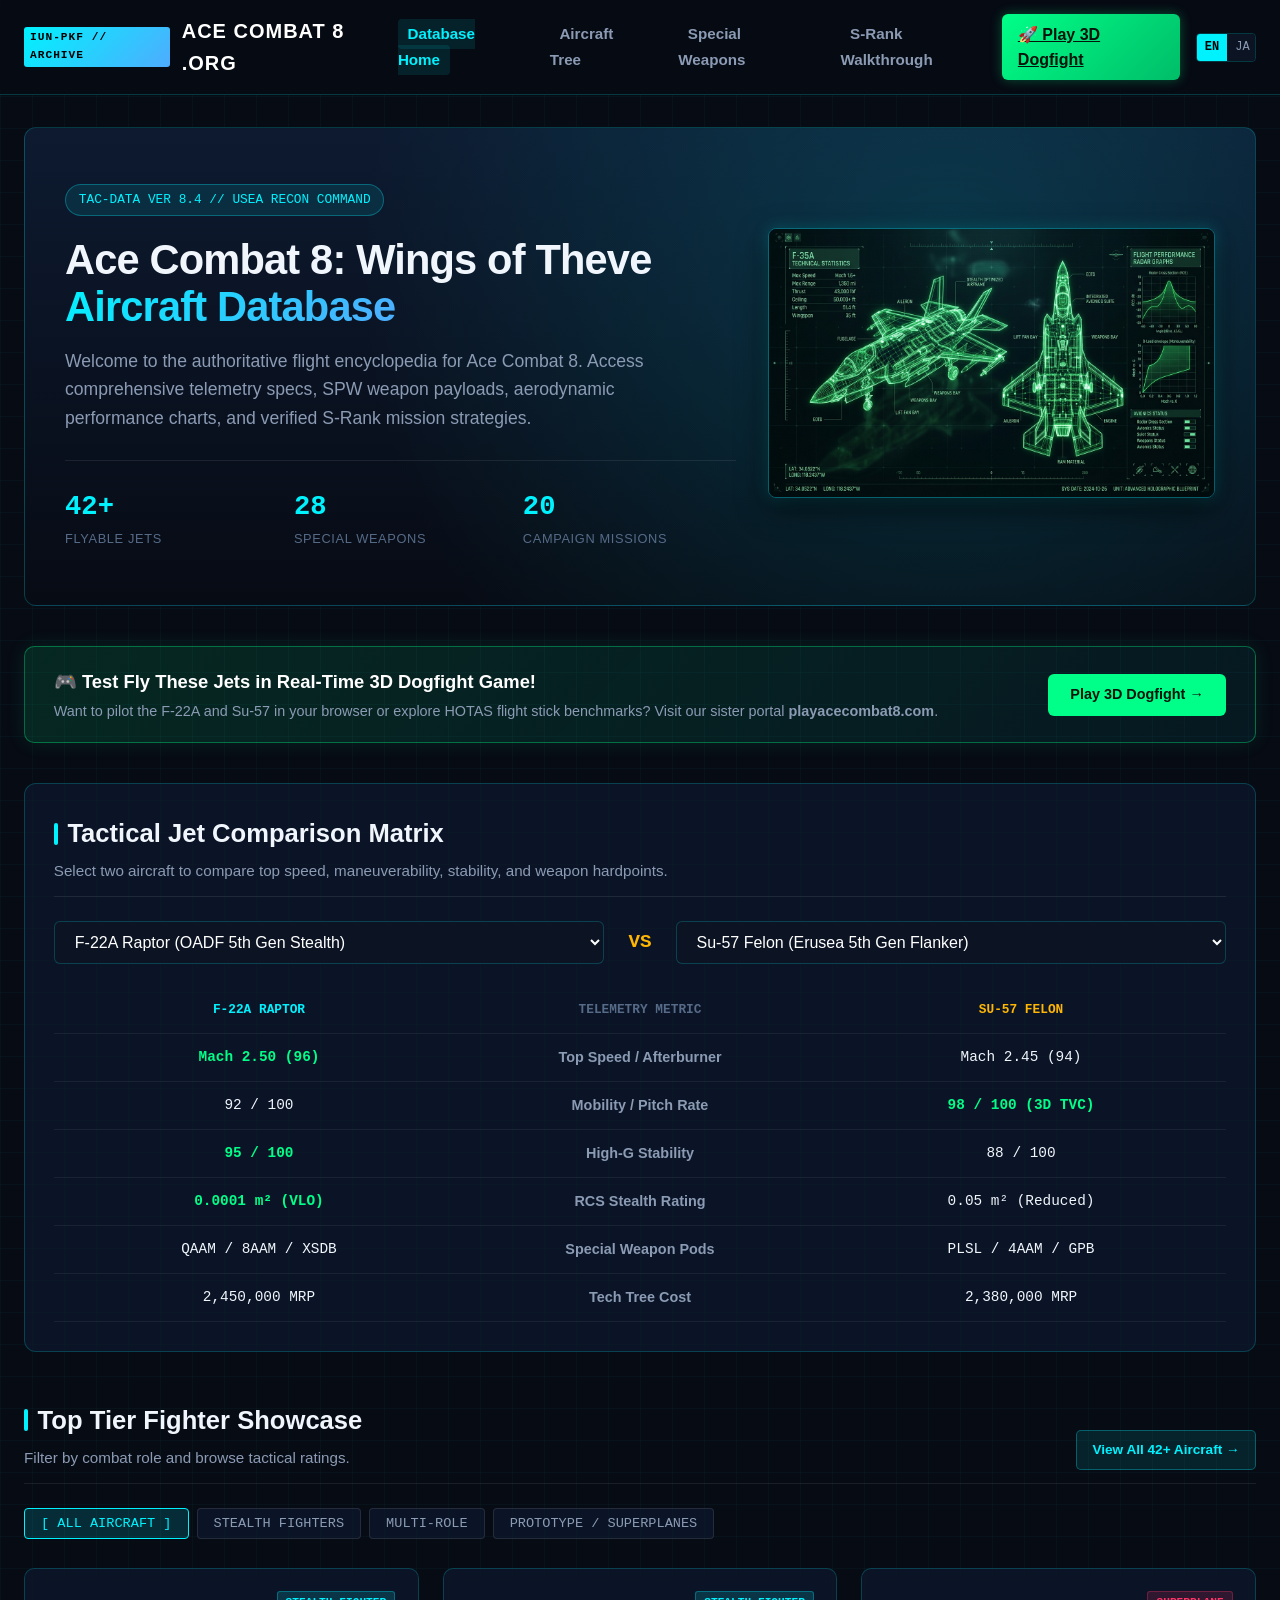
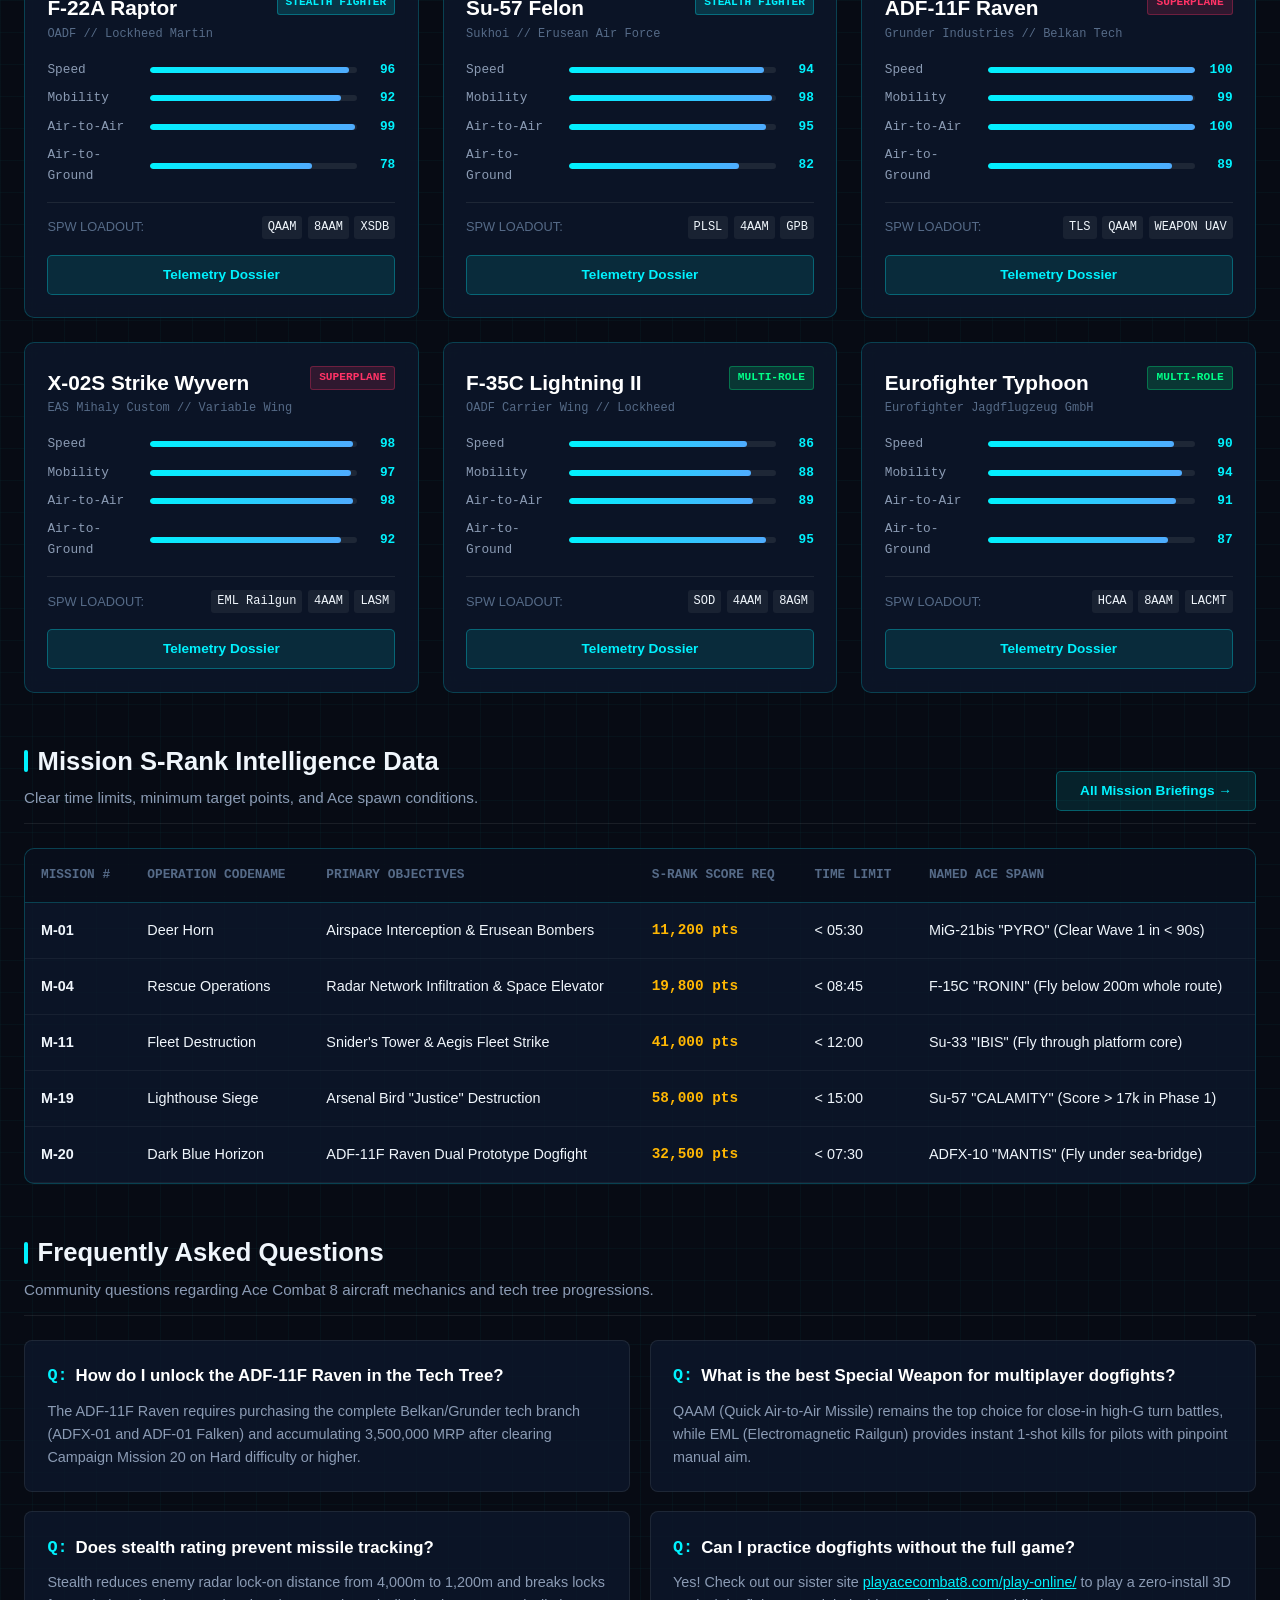
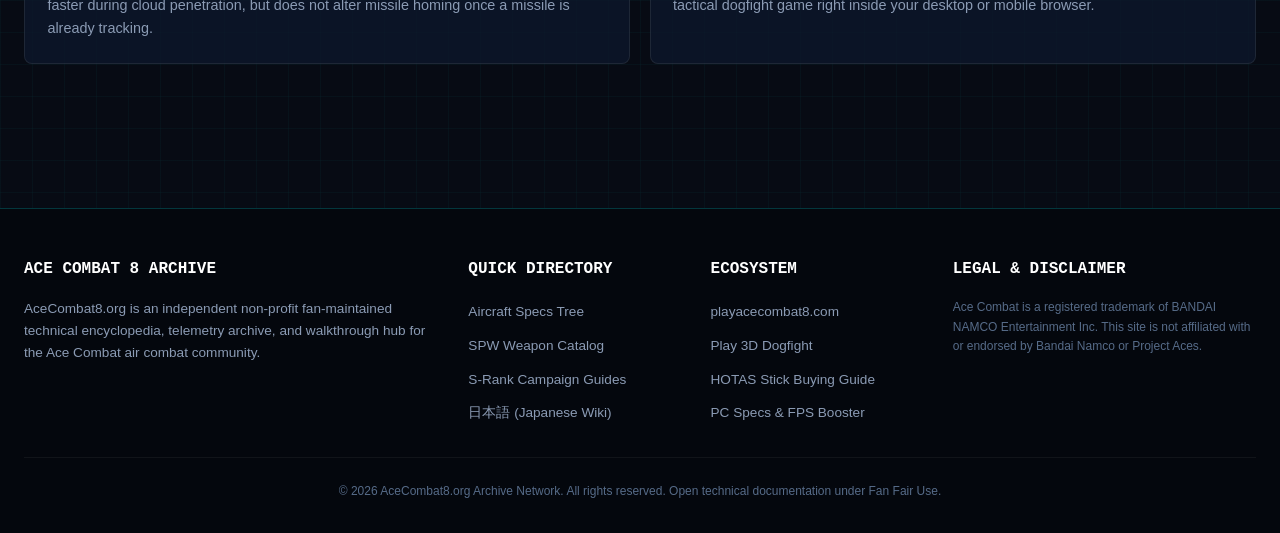
==== index.html @ 2b62ca43 "chore: update cross-links to point to playacecombat8.com" ====
﻿<!DOCTYPE html>
<html lang="en">
<head>
  <meta charset="UTF-8">
  <meta name="viewport" content="width=device-width, initial-scale=1.0">
  <title>Ace Combat 8 Aircraft Database & Wiki | AC8 Tech Tree & S-Rank Guide</title>
  <meta name="description" content="The definitive Ace Combat 8: Wings of Theve technical database. Explore the interactive aircraft tech tree, top tier jet stats, SPW weapon specs, and S-Rank mission walkthroughs.">
  <meta name="keywords" content="Ace Combat 8 aircraft database, AC8 tech tree, Ace Combat 8 plane stats, Ace Combat 8 S-Rank guide, ADF-11F Raven, F-22A Raptor AC8, Su-57 Felon">
  <link rel="canonical" href="https://acecombat8.org/">
  <link rel="alternate" hreflang="en" href="https://acecombat8.org/">
  <link rel="alternate" hreflang="ja" href="https://acecombat8.org/ja/">
  
  <!-- Open Graph -->
  <meta property="og:title" content="Ace Combat 8 Aircraft Database & S-Rank Wiki">
  <meta property="og:description" content="Interactive aircraft tech tree, performance stats, special weapons matrix, and tactical mission walkthroughs for Ace Combat 8.">
  <meta property="og:image" content="https://acecombat8.org/images/hero.jpg">
  <meta property="og:url" content="https://acecombat8.org/">
  <meta property="og:type" content="website">
  
  <!-- Twitter Card -->
  <meta name="twitter:card" content="summary_large_image">
  <meta name="twitter:title" content="Ace Combat 8 Aircraft Database & Wiki">
  <meta name="twitter:description" content="Technical flight data, S-Rank requirements, and aircraft stats for Ace Combat 8: Wings of Theve.">
  <meta name="twitter:image" content="https://acecombat8.org/images/hero.jpg">

  <link rel="stylesheet" href="/style.css">

  <!-- Schema.org JSON-LD -->
  <script type="application/ld+json">
  {
    "@context": "https://schema.org",
    "@type": "WebSite",
    "name": "Ace Combat 8 Aircraft Database",
    "url": "https://acecombat8.org/",
    "description": "Non-profit tactical archive and technical database for Ace Combat 8: Wings of Theve.",
    "potentialAction": {
      "@type": "SearchAction",
      "target": "https://acecombat8.org/aircraft/?q={search_term_string}",
      "query-input": "required name=search_term_string"
    }
  }
  </script>
</head>
<body>

  <!-- Site Navigation -->
  <header class="site-header">
    <div class="nav-container">
      <a href="/" class="brand-logo">
        <span class="logo-badge">IUN-PKF // ARCHIVE</span>
        ACE COMBAT 8 .ORG
      </a>
      <ul class="nav-links">
        <li><a href="/" class="active">Database Home</a></li>
        <li><a href="/aircraft/">Aircraft Tree</a></li>
        <li><a href="/weapons/">Special Weapons</a></li>
        <li><a href="/missions/">S-Rank Walkthrough</a></li>
      </ul>
      <div class="nav-actions">
        <a href="https://playacecombat8.com/play-online/" target="_blank" rel="noopener" class="btn-game-sim">
          🚀 Play 3D Dogfight
        </a>
        <div class="lang-switch">
          <a href="/" class="active">EN</a>
          <a href="/ja/">JA</a>
        </div>
      </div>
    </div>
  </header>

  <main class="container">

    <!-- Hero Section -->
    <section class="hero-banner">
      <div class="hero-content">
        <div class="telemetry-tag">TAC-DATA VER 8.4 // USEA RECON COMMAND</div>
        <h1>Ace Combat 8: Wings of Theve <span>Aircraft Database</span></h1>
        <p>
          Welcome to the authoritative flight encyclopedia for Ace Combat 8. Access comprehensive telemetry specs, SPW weapon payloads, aerodynamic performance charts, and verified S-Rank mission strategies.
        </p>
        <div class="hero-stats">
          <div class="stat-item">
            <div class="num">42+</div>
            <div class="label">Flyable Jets</div>
          </div>
          <div class="stat-item">
            <div class="num">28</div>
            <div class="label">Special Weapons</div>
          </div>
          <div class="stat-item">
            <div class="num">20</div>
            <div class="label">Campaign Missions</div>
          </div>
        </div>
      </div>
      <div class="hero-visual">
        <img src="/images/aircraft-blueprint.jpg" alt="Ace Combat 8 Aircraft Blueprint Schematics" width="480" height="270">
      </div>
    </section>

    <!-- Cross-Promo Synergy Banner -->
    <div class="synergy-card">
      <div class="synergy-text">
        <h3>🎮 Test Fly These Jets in Real-Time 3D Dogfight Game!</h3>
        <p>Want to pilot the F-22A and Su-57 in your browser or explore HOTAS flight stick benchmarks? Visit our sister portal <strong>playacecombat8.com</strong>.</p>
      </div>
      <a href="https://playacecombat8.com/play-online/" target="_blank" rel="noopener" class="synergy-btn">
        Play 3D Dogfight &rarr;
      </a>
    </div>

    <!-- Interactive Jet Comparison Widget -->
    <section class="compare-box">
      <div class="section-header">
        <div>
          <h2 class="section-title">Tactical Jet Comparison Matrix</h2>
          <p class="section-desc">Select two aircraft to compare top speed, maneuverability, stability, and weapon hardpoints.</p>
        </div>
      </div>

      <div class="compare-controls">
        <select id="planeSelectA" class="compare-select" onchange="updateComparison()">
          <option value="f22a" selected>F-22A Raptor (OADF 5th Gen Stealth)</option>
          <option value="su57">Su-57 Felon (Erusea 5th Gen Flanker)</option>
          <option value="adf11f">ADF-11F Raven (Grunder Drone Prototype)</option>
          <option value="x02s">X-02S Strike Wyvern (Erusea Variable Geometry)</option>
          <option value="f35c">F-35C Lightning II (Carrier Stealth Strike)</option>
          <option value="typhoon">Eurofighter Typhoon (4.5th Gen Multi-Role)</option>
        </select>
        
        <div class="compare-vs">VS</div>

        <select id="planeSelectB" class="compare-select" onchange="updateComparison()">
          <option value="f22a">F-22A Raptor (OADF 5th Gen Stealth)</option>
          <option value="su57" selected>Su-57 Felon (Erusea 5th Gen Flanker)</option>
          <option value="adf11f">ADF-11F Raven (Grunder Drone Prototype)</option>
          <option value="x02s">X-02S Strike Wyvern (Erusea Variable Geometry)</option>
          <option value="f35c">F-35C Lightning II (Carrier Stealth Strike)</option>
          <option value="typhoon">Eurofighter Typhoon (4.5th Gen Multi-Role)</option>
        </select>
      </div>

      <table class="compare-table" id="compareTable">
        <thead>
          <tr>
            <th id="thNameA" style="width: 35%; color: var(--accent-cyan);">F-22A Raptor</th>
            <th style="width: 30%;">Telemetry Metric</th>
            <th id="thNameB" style="width: 35%; color: var(--accent-amber);">Su-57 Felon</th>
          </tr>
        </thead>
        <tbody>
          <tr>
            <td id="speedA" class="val-win">Mach 2.50 (96)</td>
            <td>Top Speed / Afterburner</td>
            <td id="speedB">Mach 2.45 (94)</td>
          </tr>
          <tr>
            <td id="mobA">92 / 100</td>
            <td>Mobility / Pitch Rate</td>
            <td id="mobB" class="val-win">98 / 100 (3D TVC)</td>
          </tr>
          <tr>
            <td id="stabA" class="val-win">95 / 100</td>
            <td>High-G Stability</td>
            <td id="stabB">88 / 100</td>
          </tr>
          <tr>
            <td id="stealthA" class="val-win">0.0001 m² (VLO)</td>
            <td>RCS Stealth Rating</td>
            <td id="stealthB">0.05 m² (Reduced)</td>
          </tr>
          <tr>
            <td id="spwA">QAAM / 8AAM / XSDB</td>
            <td>Special Weapon Pods</td>
            <td id="spwB">PLSL / 4AAM / GPB</td>
          </tr>
          <tr>
            <td id="costA">2,450,000 MRP</td>
            <td>Tech Tree Cost</td>
            <td id="costB">2,380,000 MRP</td>
          </tr>
        </tbody>
      </table>
    </section>

    <!-- Aircraft Tech Tree Grid Preview -->
    <section>
      <div class="section-header">
        <div>
          <h2 class="section-title">Top Tier Fighter Showcase</h2>
          <p class="section-desc">Filter by combat role and browse tactical ratings.</p>
        </div>
        <a href="/aircraft/" class="btn-wiki" style="max-width: 180px;">View All 42+ Aircraft &rarr;</a>
      </div>

      <!-- Filter Buttons -->
      <div class="filter-bar">
        <button class="filter-btn active" onclick="filterJets('all', this)">[ ALL AIRCRAFT ]</button>
        <button class="filter-btn" onclick="filterJets('stealth', this)">STEALTH FIGHTERS</button>
        <button class="filter-btn" onclick="filterJets('multirole', this)">MULTI-ROLE</button>
        <button class="filter-btn" onclick="filterJets('prototype', this)">PROTOTYPE / SUPERPLANES</button>
      </div>

      <!-- Aircraft Grid -->
      <div class="aircraft-grid" id="aircraftGrid">
        
        <!-- F-22A -->
        <div class="aircraft-card" data-role="stealth">
          <div class="card-top">
            <div>
              <div class="aircraft-name">F-22A Raptor</div>
              <div class="aircraft-faction">OADF // Lockheed Martin</div>
            </div>
            <span class="role-badge role-stealth">Stealth Fighter</span>
          </div>
          <div class="stat-bars">
            <div class="stat-row">
              <span class="stat-label">Speed</span>
              <div class="stat-meter"><div class="stat-fill" style="width: 96%;"></div></div>
              <span class="stat-val">96</span>
            </div>
            <div class="stat-row">
              <span class="stat-label">Mobility</span>
              <div class="stat-meter"><div class="stat-fill" style="width: 92%;"></div></div>
              <span class="stat-val">92</span>
            </div>
            <div class="stat-row">
              <span class="stat-label">Air-to-Air</span>
              <div class="stat-meter"><div class="stat-fill" style="width: 99%;"></div></div>
              <span class="stat-val">99</span>
            </div>
            <div class="stat-row">
              <span class="stat-label">Air-to-Ground</span>
              <div class="stat-meter"><div class="stat-fill" style="width: 78%;"></div></div>
              <span class="stat-val">78</span>
            </div>
          </div>
          <div class="weapons-row">
            <span style="color: var(--text-muted); font-size: 0.8rem;">SPW LOADOUT:</span>
            <div class="spw-tags">
              <span class="spw-tag">QAAM</span>
              <span class="spw-tag">8AAM</span>
              <span class="spw-tag">XSDB</span>
            </div>
          </div>
          <div class="card-action">
            <a href="/aircraft/#f22a" class="btn-wiki">Telemetry Dossier</a>
          </div>
        </div>

        <!-- Su-57 -->
        <div class="aircraft-card" data-role="stealth">
          <div class="card-top">
            <div>
              <div class="aircraft-name">Su-57 Felon</div>
              <div class="aircraft-faction">Sukhoi // Erusean Air Force</div>
            </div>
            <span class="role-badge role-stealth">Stealth Fighter</span>
          </div>
          <div class="stat-bars">
            <div class="stat-row">
              <span class="stat-label">Speed</span>
              <div class="stat-meter"><div class="stat-fill" style="width: 94%;"></div></div>
              <span class="stat-val">94</span>
            </div>
            <div class="stat-row">
              <span class="stat-label">Mobility</span>
              <div class="stat-meter"><div class="stat-fill" style="width: 98%;"></div></div>
              <span class="stat-val">98</span>
            </div>
            <div class="stat-row">
              <span class="stat-label">Air-to-Air</span>
              <div class="stat-meter"><div class="stat-fill" style="width: 95%;"></div></div>
              <span class="stat-val">95</span>
            </div>
            <div class="stat-row">
              <span class="stat-label">Air-to-Ground</span>
              <div class="stat-meter"><div class="stat-fill" style="width: 82%;"></div></div>
              <span class="stat-val">82</span>
            </div>
          </div>
          <div class="weapons-row">
            <span style="color: var(--text-muted); font-size: 0.8rem;">SPW LOADOUT:</span>
            <div class="spw-tags">
              <span class="spw-tag">PLSL</span>
              <span class="spw-tag">4AAM</span>
              <span class="spw-tag">GPB</span>
            </div>
          </div>
          <div class="card-action">
            <a href="/aircraft/#su57" class="btn-wiki">Telemetry Dossier</a>
          </div>
        </div>

        <!-- ADF-11F Raven -->
        <div class="aircraft-card" data-role="prototype">
          <div class="card-top">
            <div>
              <div class="aircraft-name">ADF-11F Raven</div>
              <div class="aircraft-faction">Grunder Industries // Belkan Tech</div>
            </div>
            <span class="role-badge role-prototype">Superplane</span>
          </div>
          <div class="stat-bars">
            <div class="stat-row">
              <span class="stat-label">Speed</span>
              <div class="stat-meter"><div class="stat-fill" style="width: 100%;"></div></div>
              <span class="stat-val">100</span>
            </div>
            <div class="stat-row">
              <span class="stat-label">Mobility</span>
              <div class="stat-meter"><div class="stat-fill" style="width: 99%;"></div></div>
              <span class="stat-val">99</span>
            </div>
            <div class="stat-row">
              <span class="stat-label">Air-to-Air</span>
              <div class="stat-meter"><div class="stat-fill" style="width: 100%;"></div></div>
              <span class="stat-val">100</span>
            </div>
            <div class="stat-row">
              <span class="stat-label">Air-to-Ground</span>
              <div class="stat-meter"><div class="stat-fill" style="width: 89%;"></div></div>
              <span class="stat-val">89</span>
            </div>
          </div>
          <div class="weapons-row">
            <span style="color: var(--text-muted); font-size: 0.8rem;">SPW LOADOUT:</span>
            <div class="spw-tags">
              <span class="spw-tag">TLS</span>
              <span class="spw-tag">QAAM</span>
              <span class="spw-tag">WEAPON UAV</span>
            </div>
          </div>
          <div class="card-action">
            <a href="/aircraft/#adf11f" class="btn-wiki">Telemetry Dossier</a>
          </div>
        </div>

        <!-- X-02S Strike Wyvern -->
        <div class="aircraft-card" data-role="prototype">
          <div class="card-top">
            <div>
              <div class="aircraft-name">X-02S Strike Wyvern</div>
              <div class="aircraft-faction">EAS Mihaly Custom // Variable Wing</div>
            </div>
            <span class="role-badge role-prototype">Superplane</span>
          </div>
          <div class="stat-bars">
            <div class="stat-row">
              <span class="stat-label">Speed</span>
              <div class="stat-meter"><div class="stat-fill" style="width: 98%;"></div></div>
              <span class="stat-val">98</span>
            </div>
            <div class="stat-row">
              <span class="stat-label">Mobility</span>
              <div class="stat-meter"><div class="stat-fill" style="width: 97%;"></div></div>
              <span class="stat-val">97</span>
            </div>
            <div class="stat-row">
              <span class="stat-label">Air-to-Air</span>
              <div class="stat-meter"><div class="stat-fill" style="width: 98%;"></div></div>
              <span class="stat-val">98</span>
            </div>
            <div class="stat-row">
              <span class="stat-label">Air-to-Ground</span>
              <div class="stat-meter"><div class="stat-fill" style="width: 92%;"></div></div>
              <span class="stat-val">92</span>
            </div>
          </div>
          <div class="weapons-row">
            <span style="color: var(--text-muted); font-size: 0.8rem;">SPW LOADOUT:</span>
            <div class="spw-tags">
              <span class="spw-tag">EML Railgun</span>
              <span class="spw-tag">4AAM</span>
              <span class="spw-tag">LASM</span>
            </div>
          </div>
          <div class="card-action">
            <a href="/aircraft/#x02s" class="btn-wiki">Telemetry Dossier</a>
          </div>
        </div>

        <!-- F-35C Lightning II -->
        <div class="aircraft-card" data-role="multirole">
          <div class="card-top">
            <div>
              <div class="aircraft-name">F-35C Lightning II</div>
              <div class="aircraft-faction">OADF Carrier Wing // Lockheed</div>
            </div>
            <span class="role-badge role-multirole">Multi-Role</span>
          </div>
          <div class="stat-bars">
            <div class="stat-row">
              <span class="stat-label">Speed</span>
              <div class="stat-meter"><div class="stat-fill" style="width: 86%;"></div></div>
              <span class="stat-val">86</span>
            </div>
            <div class="stat-row">
              <span class="stat-label">Mobility</span>
              <div class="stat-meter"><div class="stat-fill" style="width: 88%;"></div></div>
              <span class="stat-val">88</span>
            </div>
            <div class="stat-row">
              <span class="stat-label">Air-to-Air</span>
              <div class="stat-meter"><div class="stat-fill" style="width: 89%;"></div></div>
              <span class="stat-val">89</span>
            </div>
            <div class="stat-row">
              <span class="stat-label">Air-to-Ground</span>
              <div class="stat-meter"><div class="stat-fill" style="width: 95%;"></div></div>
              <span class="stat-val">95</span>
            </div>
          </div>
          <div class="weapons-row">
            <span style="color: var(--text-muted); font-size: 0.8rem;">SPW LOADOUT:</span>
            <div class="spw-tags">
              <span class="spw-tag">SOD</span>
              <span class="spw-tag">4AAM</span>
              <span class="spw-tag">8AGM</span>
            </div>
          </div>
          <div class="card-action">
            <a href="/aircraft/#f35c" class="btn-wiki">Telemetry Dossier</a>
          </div>
        </div>

        <!-- Typhoon -->
        <div class="aircraft-card" data-role="multirole">
          <div class="card-top">
            <div>
              <div class="aircraft-name">Eurofighter Typhoon</div>
              <div class="aircraft-faction">Eurofighter Jagdflugzeug GmbH</div>
            </div>
            <span class="role-badge role-multirole">Multi-Role</span>
          </div>
          <div class="stat-bars">
            <div class="stat-row">
              <span class="stat-label">Speed</span>
              <div class="stat-meter"><div class="stat-fill" style="width: 90%;"></div></div>
              <span class="stat-val">90</span>
            </div>
            <div class="stat-row">
              <span class="stat-label">Mobility</span>
              <div class="stat-meter"><div class="stat-fill" style="width: 94%;"></div></div>
              <span class="stat-val">94</span>
            </div>
            <div class="stat-row">
              <span class="stat-label">Air-to-Air</span>
              <div class="stat-meter"><div class="stat-fill" style="width: 91%;"></div></div>
              <span class="stat-val">91</span>
            </div>
            <div class="stat-row">
              <span class="stat-label">Air-to-Ground</span>
              <div class="stat-meter"><div class="stat-fill" style="width: 87%;"></div></div>
              <span class="stat-val">87</span>
            </div>
          </div>
          <div class="weapons-row">
            <span style="color: var(--text-muted); font-size: 0.8rem;">SPW LOADOUT:</span>
            <div class="spw-tags">
              <span class="spw-tag">HCAA</span>
              <span class="spw-tag">8AAM</span>
              <span class="spw-tag">LACMT</span>
            </div>
          </div>
          <div class="card-action">
            <a href="/aircraft/#typhoon" class="btn-wiki">Telemetry Dossier</a>
          </div>
        </div>

      </div>
    </section>

    <!-- Campaign Mission S-Rank Thresholds Preview -->
    <section>
      <div class="section-header">
        <div>
          <h2 class="section-title">Mission S-Rank Intelligence Data</h2>
          <p class="section-desc">Clear time limits, minimum target points, and Ace spawn conditions.</p>
        </div>
        <a href="/missions/" class="btn-wiki" style="max-width: 200px;">All Mission Briefings &rarr;</a>
      </div>

      <div class="data-table-container">
        <table class="wiki-table">
          <thead>
            <tr>
              <th>Mission #</th>
              <th>Operation Codename</th>
              <th>Primary Objectives</th>
              <th>S-Rank Score Req</th>
              <th>Time Limit</th>
              <th>Named Ace Spawn</th>
            </tr>
          </thead>
          <tbody>
            <tr>
              <td><strong>M-01</strong></td>
              <td>Deer Horn</td>
              <td>Airspace Interception & Erusean Bombers</td>
              <td class="s-rank-score">11,200 pts</td>
              <td>&lt; 05:30</td>
              <td>MiG-21bis "PYRO" (Clear Wave 1 in &lt; 90s)</td>
            </tr>
            <tr>
              <td><strong>M-04</strong></td>
              <td>Rescue Operations</td>
              <td>Radar Network Infiltration & Space Elevator</td>
              <td class="s-rank-score">19,800 pts</td>
              <td>&lt; 08:45</td>
              <td>F-15C "RONIN" (Fly below 200m whole route)</td>
            </tr>
            <tr>
              <td><strong>M-11</strong></td>
              <td>Fleet Destruction</td>
              <td>Snider's Tower & Aegis Fleet Strike</td>
              <td class="s-rank-score">41,000 pts</td>
              <td>&lt; 12:00</td>
              <td>Su-33 "IBIS" (Fly through platform core)</td>
            </tr>
            <tr>
              <td><strong>M-19</strong></td>
              <td>Lighthouse Siege</td>
              <td>Arsenal Bird "Justice" Destruction</td>
              <td class="s-rank-score">58,000 pts</td>
              <td>&lt; 15:00</td>
              <td>Su-57 "CALAMITY" (Score &gt; 17k in Phase 1)</td>
            </tr>
            <tr>
              <td><strong>M-20</strong></td>
              <td>Dark Blue Horizon</td>
              <td>ADF-11F Raven Dual Prototype Dogfight</td>
              <td class="s-rank-score">32,500 pts</td>
              <td>&lt; 07:30</td>
              <td>ADFX-10 "MANTIS" (Fly under sea-bridge)</td>
            </tr>
          </tbody>
        </table>
      </div>
    </section>

    <!-- FAQ Section -->
    <section>
      <div class="section-header">
        <div>
          <h2 class="section-title">Frequently Asked Questions</h2>
          <p class="section-desc">Community questions regarding Ace Combat 8 aircraft mechanics and tech tree progressions.</p>
        </div>
      </div>

      <div class="faq-grid">
        <div class="faq-item">
          <h4>How do I unlock the ADF-11F Raven in the Tech Tree?</h4>
          <p>The ADF-11F Raven requires purchasing the complete Belkan/Grunder tech branch (ADFX-01 and ADF-01 Falken) and accumulating 3,500,000 MRP after clearing Campaign Mission 20 on Hard difficulty or higher.</p>
        </div>
        <div class="faq-item">
          <h4>What is the best Special Weapon for multiplayer dogfights?</h4>
          <p>QAAM (Quick Air-to-Air Missile) remains the top choice for close-in high-G turn battles, while EML (Electromagnetic Railgun) provides instant 1-shot kills for pilots with pinpoint manual aim.</p>
        </div>
        <div class="faq-item">
          <h4>Does stealth rating prevent missile tracking?</h4>
          <p>Stealth reduces enemy radar lock-on distance from 4,000m to 1,200m and breaks locks faster during cloud penetration, but does not alter missile homing once a missile is already tracking.</p>
        </div>
        <div class="faq-item">
          <h4>Can I practice dogfights without the full game?</h4>
          <p>Yes! Check out our sister site <a href="https://playacecombat8.com/play-online/" target="_blank" rel="noopener" style="color: var(--accent-cyan);">playacecombat8.com/play-online/</a> to play a zero-install 3D tactical dogfight game right inside your desktop or mobile browser.</p>
        </div>
      </div>
    </section>

  </main>

  <!-- Site Footer -->
  <footer class="site-footer">
    <div class="footer-content">
      <div class="footer-col">
        <h4>ACE COMBAT 8 ARCHIVE</h4>
        <p style="color: var(--text-secondary); font-size: 0.85rem; margin-top: 0.5rem;">
          AceCombat8.org is an independent non-profit fan-maintained technical encyclopedia, telemetry archive, and walkthrough hub for the Ace Combat air combat community.
        </p>
      </div>
      <div class="footer-col">
        <h4>QUICK DIRECTORY</h4>
        <ul>
          <li><a href="/aircraft/">Aircraft Specs Tree</a></li>
          <li><a href="/weapons/">SPW Weapon Catalog</a></li>
          <li><a href="/missions/">S-Rank Campaign Guides</a></li>
          <li><a href="/ja/">日本語 (Japanese Wiki)</a></li>
        </ul>
      </div>
      <div class="footer-col">
        <h4>ECOSYSTEM</h4>
        <ul>
          <li><a href="https://playacecombat8.com/" target="_blank" rel="noopener">playacecombat8.com</a></li>
          <li><a href="https://playacecombat8.com/play-online/" target="_blank" rel="noopener">Play 3D Dogfight</a></li>
          <li><a href="https://playacecombat8.com/hardware/" target="_blank" rel="noopener">HOTAS Stick Buying Guide</a></li>
          <li><a href="https://playacecombat8.com/system-requirements/" target="_blank" rel="noopener">PC Specs & FPS Booster</a></li>
        </ul>
      </div>
      <div class="footer-col">
        <h4>LEGAL & DISCLAIMER</h4>
        <p style="color: var(--text-muted); font-size: 0.75rem;">
          Ace Combat is a registered trademark of BANDAI NAMCO Entertainment Inc. This site is not affiliated with or endorsed by Bandai Namco or Project Aces.
        </p>
      </div>
    </div>
    <div class="footer-disclaimer">
      &copy; 2026 AceCombat8.org Archive Network. All rights reserved. Open technical documentation under Fan Fair Use.
    </div>
  </footer>

  <script>
    const planeData = {
      f22a: {
        name: "F-22A Raptor",
        speed: "Mach 2.50 (96)",
        mob: "92 / 100",
        stab: "95 / 100",
        stealth: "0.0001 m² (VLO)",
        spw: "QAAM / 8AAM / XSDB",
        cost: "2,450,000 MRP",
        win: ['speed', 'stab', 'stealth', 'cost']
      },
      su57: {
        name: "Su-57 Felon",
        speed: "Mach 2.45 (94)",
        mob: "98 / 100 (3D TVC)",
        stab: "88 / 100",
        stealth: "0.05 m² (Reduced)",
        spw: "PLSL / 4AAM / GPB",
        cost: "2,380,000 MRP",
        win: ['mob']
      },
      adf11f: {
        name: "ADF-11F Raven",
        speed: "Mach 2.85 (100)",
        mob: "99 / 100",
        stab: "97 / 100",
        stealth: "0.005 m² (Internal)",
        spw: "TLS / QAAM / UAV",
        cost: "3,500,000 MRP",
        win: ['speed', 'mob', 'stab']
      },
      x02s: {
        name: "X-02S Strike Wyvern",
        speed: "Mach 2.60 (98)",
        mob: "97 / 100",
        stab: "94 / 100",
        stealth: "0.01 m² (Variable)",
        spw: "EML / 4AAM / LASM",
        cost: "2,800,000 MRP",
        win: ['mob', 'speed']
      },
      f35c: {
        name: "F-35C Lightning II",
        speed: "Mach 2.10 (86)",
        mob: "88 / 100",
        stab: "92 / 100",
        stealth: "0.0005 m² (VLO)",
        spw: "SOD / 4AAM / 8AGM",
        cost: "1,950,000 MRP",
        win: ['cost']
      },
      typhoon: {
        name: "Eurofighter Typhoon",
        speed: "Mach 2.35 (90)",
        mob: "94 / 100 (Canard)",
        stab: "90 / 100",
        stealth: "0.10 m² (Non-Stealth)",
        spw: "HCAA / 8AAM / LACMT",
        cost: "1,750,000 MRP",
        win: ['cost']
      }
    };

    function updateComparison() {
      const aKey = document.getElementById('planeSelectA').value;
      const bKey = document.getElementById('planeSelectB').value;
      const a = planeData[aKey];
      const b = planeData[bKey];

      document.getElementById('thNameA').textContent = a.name;
      document.getElementById('thNameB').textContent = b.name;

      document.getElementById('speedA').textContent = a.speed;
      document.getElementById('speedB').textContent = b.speed;
      
      document.getElementById('mobA').textContent = a.mob;
      document.getElementById('mobB').textContent = b.mob;

      document.getElementById('stabA').textContent = a.stab;
      document.getElementById('stabB').textContent = b.stab;

      document.getElementById('stealthA').textContent = a.stealth;
      document.getElementById('stealthB').textContent = b.stealth;

      document.getElementById('spwA').textContent = a.spw;
      document.getElementById('spwB').textContent = b.spw;

      document.getElementById('costA').textContent = a.cost;
      document.getElementById('costB').textContent = b.cost;
    }

    function filterJets(role, btn) {
      document.querySelectorAll('.filter-btn').forEach(b => b.classList.remove('active'));
      btn.classList.add('active');

      const cards = document.querySelectorAll('.aircraft-card');
      cards.forEach(card => {
        if (role === 'all' || card.getAttribute('data-role') === role) {
          card.style.display = 'block';
        } else {
          card.style.display = 'none';
        }
      });
    }
  </script>
</body>
</html>
---- style.css ----
﻿:root {
  --bg-primary: #070b14;
  --bg-secondary: #0c1424;
  --bg-card: rgba(14, 25, 45, 0.75);
  --bg-card-hover: rgba(20, 38, 70, 0.85);
  --accent-cyan: #00f2fe;
  --accent-green: #00ff88;
  --accent-amber: #ffb703;
  --accent-red: #ff3366;
  --text-primary: #f0f6fc;
  --text-secondary: #8b9bb4;
  --text-muted: #566b88;
  --border-color: rgba(0, 242, 254, 0.2);
  --border-glow: 0 0 15px rgba(0, 242, 254, 0.25);
  --font-main: 'Segoe UI', -apple-system, BlinkMacSystemFont, Roboto, sans-serif;
  --font-mono: 'SFMono-Regular', Consolas, 'Liberation Mono', Menlo, monospace;
}

* {
  margin: 0;
  padding: 0;
  box-sizing: border-box;
}

body {
  background-color: var(--bg-primary);
  color: var(--text-primary);
  font-family: var(--font-main);
  line-height: 1.6;
  min-height: 100vh;
  background-image: 
    linear-gradient(rgba(0, 242, 254, 0.03) 1px, transparent 1px),
    linear-gradient(90deg, rgba(0, 242, 254, 0.03) 1px, transparent 1px);
  background-size: 32px 32px;
}

/* Header & Nav */
.site-header {
  position: sticky;
  top: 0;
  z-index: 1000;
  background: rgba(7, 11, 20, 0.92);
  backdrop-filter: blur(12px);
  border-bottom: 1px solid var(--border-color);
}

.nav-container {
  max-width: 1280px;
  margin: 0 auto;
  display: flex;
  justify-content: space-between;
  align-items: center;
  padding: 0.9rem 1.5rem;
}

.brand-logo {
  display: flex;
  align-items: center;
  gap: 0.75rem;
  text-decoration: none;
  color: #fff;
  font-weight: 800;
  font-size: 1.25rem;
  letter-spacing: 0.05em;
}

.logo-badge {
  background: linear-gradient(135deg, #00f2fe, #4facfe);
  color: #000;
  font-size: 0.7rem;
  font-family: var(--font-mono);
  font-weight: 900;
  padding: 2px 6px;
  border-radius: 3px;
  letter-spacing: 1px;
}

.nav-links {
  display: flex;
  align-items: center;
  gap: 1.5rem;
  list-style: none;
}

.nav-links a {
  color: var(--text-secondary);
  text-decoration: none;
  font-size: 0.95rem;
  font-weight: 600;
  transition: all 0.2s;
  padding: 0.4rem 0.6rem;
  border-radius: 4px;
}

.nav-links a:hover, .nav-links a.active {
  color: var(--accent-cyan);
  background: rgba(0, 242, 254, 0.1);
}

.nav-actions {
  display: flex;
  align-items: center;
  gap: 1rem;
}

.btn-game-sim {
  background: linear-gradient(135deg, #00ff88, #00bd68);
  color: #05140b !important;
  font-weight: 700 !important;
  padding: 0.45rem 1rem !important;
  border-radius: 6px;
  display: inline-flex;
  align-items: center;
  gap: 0.4rem;
  box-shadow: 0 0 12px rgba(0, 255, 136, 0.3);
}

.btn-game-sim:hover {
  filter: brightness(1.1);
  transform: translateY(-1px);
}

.lang-switch {
  display: flex;
  border: 1px solid var(--border-color);
  border-radius: 4px;
  overflow: hidden;
  font-size: 0.75rem;
  font-family: var(--font-mono);
}

.lang-switch a {
  padding: 4px 8px;
  color: var(--text-secondary);
  text-decoration: none;
  background: var(--bg-secondary);
}

.lang-switch a.active {
  background: var(--accent-cyan);
  color: #000;
  font-weight: 700;
}

/* Layout Container */
.container {
  max-width: 1280px;
  margin: 0 auto;
  padding: 2rem 1.5rem;
}

/* Hero Section */
.hero-banner {
  position: relative;
  border-radius: 12px;
  overflow: hidden;
  border: 1px solid var(--border-color);
  margin-bottom: 2.5rem;
  background: radial-gradient(circle at 75% 30%, rgba(0, 242, 254, 0.15) 0%, transparent 60%),
              linear-gradient(180deg, #0d1a30 0%, #070b14 100%);
  padding: 3.5rem 2.5rem;
  display: grid;
  grid-template-columns: 1.2fr 0.8fr;
  gap: 2rem;
  align-items: center;
}

.hero-content h1 {
  font-size: 2.6rem;
  line-height: 1.15;
  font-weight: 800;
  letter-spacing: -0.02em;
  margin-bottom: 1rem;
}

.hero-content h1 span {
  background: linear-gradient(135deg, #00f2fe, #4facfe);
  -webkit-background-clip: text;
  -webkit-text-fill-color: transparent;
}

.hero-content p {
  font-size: 1.1rem;
  color: var(--text-secondary);
  margin-bottom: 1.8rem;
  max-width: 620px;
}

.telemetry-tag {
  display: inline-flex;
  align-items: center;
  gap: 0.5rem;
  background: rgba(0, 242, 254, 0.1);
  border: 1px solid rgba(0, 242, 254, 0.3);
  color: var(--accent-cyan);
  padding: 0.3rem 0.8rem;
  border-radius: 20px;
  font-family: var(--font-mono);
  font-size: 0.8rem;
  margin-bottom: 1.2rem;
}

.hero-stats {
  display: grid;
  grid-template-columns: repeat(3, 1fr);
  gap: 1rem;
  margin-top: 1.5rem;
  border-top: 1px solid rgba(255, 255, 255, 0.08);
  padding-top: 1.5rem;
}

.stat-item .num {
  font-size: 1.7rem;
  font-weight: 800;
  font-family: var(--font-mono);
  color: var(--accent-cyan);
}

.stat-item .label {
  font-size: 0.8rem;
  color: var(--text-muted);
  text-transform: uppercase;
  letter-spacing: 0.05em;
}

.hero-visual {
  position: relative;
  text-align: center;
}

.hero-visual img {
  width: 100%;
  max-width: 480px;
  border-radius: 8px;
  box-shadow: 0 10px 30px rgba(0, 0, 0, 0.6), var(--border-glow);
  border: 1px solid rgba(0, 242, 254, 0.3);
}

/* Cross Promo Synergy Banner */
.synergy-card {
  background: linear-gradient(135deg, rgba(0, 255, 136, 0.12), rgba(0, 242, 254, 0.06));
  border: 1px solid rgba(0, 255, 136, 0.35);
  border-radius: 10px;
  padding: 1.2rem 1.8rem;
  display: flex;
  align-items: center;
  justify-content: space-between;
  gap: 1.5rem;
  margin-bottom: 2.5rem;
  box-shadow: 0 0 20px rgba(0, 255, 136, 0.1);
}

.synergy-text h3 {
  font-size: 1.15rem;
  color: #fff;
  display: flex;
  align-items: center;
  gap: 0.5rem;
  margin-bottom: 0.25rem;
}

.synergy-text p {
  color: var(--text-secondary);
  font-size: 0.9rem;
}

.synergy-btn {
  background: #00ff88;
  color: #05140b;
  font-weight: 700;
  text-decoration: none;
  padding: 0.6rem 1.4rem;
  border-radius: 6px;
  white-space: nowrap;
  font-size: 0.9rem;
  transition: transform 0.2s, box-shadow 0.2s;
}

.synergy-btn:hover {
  transform: scale(1.03);
  box-shadow: 0 0 15px rgba(0, 255, 136, 0.4);
}

/* Section Titles */
.section-header {
  display: flex;
  justify-content: space-between;
  align-items: flex-end;
  margin-bottom: 1.5rem;
  border-bottom: 1px solid rgba(255, 255, 255, 0.08);
  padding-bottom: 0.8rem;
}

.section-title {
  font-size: 1.6rem;
  font-weight: 800;
  display: flex;
  align-items: center;
  gap: 0.6rem;
}

.section-title::before {
  content: '';
  display: inline-block;
  width: 4px;
  height: 22px;
  background: var(--accent-cyan);
  border-radius: 2px;
}

.section-desc {
  color: var(--text-secondary);
  font-size: 0.95rem;
  margin-top: 0.3rem;
}

/* Aircraft Tech Tree & Grid */
.filter-bar {
  display: flex;
  flex-wrap: wrap;
  gap: 0.5rem;
  margin-bottom: 1.8rem;
}

.filter-btn {
  background: var(--bg-card);
  border: 1px solid rgba(255, 255, 255, 0.1);
  color: var(--text-secondary);
  padding: 0.45rem 1rem;
  border-radius: 4px;
  font-size: 0.85rem;
  font-family: var(--font-mono);
  cursor: pointer;
  transition: all 0.2s;
}

.filter-btn:hover, .filter-btn.active {
  background: rgba(0, 242, 254, 0.15);
  border-color: var(--accent-cyan);
  color: var(--accent-cyan);
}

.aircraft-grid {
  display: grid;
  grid-template-columns: repeat(auto-fill, minmax(320px, 1fr));
  gap: 1.5rem;
  margin-bottom: 3rem;
}

.aircraft-card {
  background: var(--bg-card);
  border: 1px solid var(--border-color);
  border-radius: 10px;
  padding: 1.4rem;
  transition: all 0.25s ease;
  position: relative;
  overflow: hidden;
  backdrop-filter: blur(8px);
}

.aircraft-card:hover {
  background: var(--bg-card-hover);
  border-color: var(--accent-cyan);
  box-shadow: 0 8px 24px rgba(0, 242, 254, 0.15);
  transform: translateY(-3px);
}

.card-top {
  display: flex;
  justify-content: space-between;
  align-items: flex-start;
  margin-bottom: 0.75rem;
}

.aircraft-name {
  font-size: 1.3rem;
  font-weight: 800;
  color: #fff;
}

.aircraft-faction {
  font-size: 0.75rem;
  color: var(--text-muted);
  font-family: var(--font-mono);
}

.role-badge {
  font-size: 0.7rem;
  font-family: var(--font-mono);
  font-weight: 700;
  padding: 2px 8px;
  border-radius: 3px;
  text-transform: uppercase;
}

.role-stealth { background: rgba(0, 242, 254, 0.15); color: var(--accent-cyan); border: 1px solid rgba(0, 242, 254, 0.3); }
.role-multirole { background: rgba(0, 255, 136, 0.15); color: var(--accent-green); border: 1px solid rgba(0, 255, 136, 0.3); }
.role-interceptor { background: rgba(255, 183, 3, 0.15); color: var(--accent-amber); border: 1px solid rgba(255, 183, 3, 0.3); }
.role-prototype { background: rgba(255, 51, 102, 0.15); color: var(--accent-red); border: 1px solid rgba(255, 51, 102, 0.3); }

/* Radar / Stat Bars */
.stat-bars {
  margin: 1rem 0;
  display: flex;
  flex-direction: column;
  gap: 0.5rem;
}

.stat-row {
  display: flex;
  align-items: center;
  justify-content: space-between;
  font-size: 0.8rem;
  font-family: var(--font-mono);
}

.stat-label {
  width: 90px;
  color: var(--text-secondary);
}

.stat-meter {
  flex: 1;
  height: 6px;
  background: rgba(255, 255, 255, 0.08);
  border-radius: 3px;
  overflow: hidden;
  margin: 0 0.8rem;
}

.stat-fill {
  height: 100%;
  background: linear-gradient(90deg, #00f2fe, #4facfe);
  border-radius: 3px;
}

.stat-val {
  width: 25px;
  text-align: right;
  color: var(--accent-cyan);
  font-weight: 700;
}

.weapons-row {
  border-top: 1px solid rgba(255, 255, 255, 0.08);
  padding-top: 0.8rem;
  margin-top: 0.8rem;
  display: flex;
  align-items: center;
  justify-content: space-between;
  font-size: 0.85rem;
}

.spw-tags {
  display: flex;
  gap: 0.35rem;
}

.spw-tag {
  background: rgba(255, 255, 255, 0.06);
  padding: 2px 6px;
  border-radius: 3px;
  font-size: 0.75rem;
  font-family: var(--font-mono);
  color: var(--text-primary);
}

.card-action {
  margin-top: 1rem;
  display: flex;
  gap: 0.5rem;
}

.btn-wiki {
  flex: 1;
  text-align: center;
  background: rgba(0, 242, 254, 0.1);
  border: 1px solid rgba(0, 242, 254, 0.3);
  color: var(--accent-cyan);
  padding: 0.5rem;
  border-radius: 5px;
  font-size: 0.85rem;
  font-weight: 600;
  text-decoration: none;
  transition: all 0.2s;
}

.btn-wiki:hover {
  background: var(--accent-cyan);
  color: #000;
}

/* Comparison Widget */
.compare-box {
  background: var(--bg-card);
  border: 1px solid var(--border-color);
  border-radius: 12px;
  padding: 1.8rem;
  margin-bottom: 3rem;
}

.compare-controls {
  display: grid;
  grid-template-columns: 1fr auto 1fr;
  gap: 1.5rem;
  align-items: center;
  margin-bottom: 1.5rem;
}

.compare-select {
  width: 100%;
  background: var(--bg-secondary);
  border: 1px solid var(--border-color);
  color: #fff;
  padding: 0.7rem 1rem;
  border-radius: 6px;
  font-size: 1rem;
}

.compare-vs {
  font-family: var(--font-mono);
  font-weight: 900;
  color: var(--accent-amber);
  font-size: 1.2rem;
}

.compare-table {
  width: 100%;
  border-collapse: collapse;
  font-family: var(--font-mono);
  font-size: 0.9rem;
}

.compare-table th, .compare-table td {
  padding: 0.75rem 1rem;
  text-align: center;
  border-bottom: 1px solid rgba(255, 255, 255, 0.06);
}

.compare-table th {
  color: var(--text-muted);
  font-weight: 600;
  text-transform: uppercase;
  font-size: 0.8rem;
}

.compare-table td:nth-child(2) {
  color: var(--text-secondary);
  font-weight: 600;
  font-family: var(--font-main);
}

.val-win {
  color: var(--accent-green) !important;
  font-weight: 800;
}

/* Mission & Walkthrough Table */
.data-table-container {
  background: var(--bg-card);
  border: 1px solid var(--border-color);
  border-radius: 10px;
  overflow-x: auto;
  margin-bottom: 3rem;
}

.wiki-table {
  width: 100%;
  border-collapse: collapse;
  text-align: left;
}

.wiki-table th {
  background: rgba(0, 0, 0, 0.3);
  padding: 1rem;
  font-size: 0.8rem;
  color: var(--text-muted);
  text-transform: uppercase;
  font-family: var(--font-mono);
  border-bottom: 1px solid var(--border-color);
}

.wiki-table td {
  padding: 1rem;
  font-size: 0.9rem;
  border-bottom: 1px solid rgba(255, 255, 255, 0.05);
}

.wiki-table tr:hover {
  background: rgba(0, 242, 254, 0.04);
}

.s-rank-score {
  color: var(--accent-amber);
  font-weight: 700;
  font-family: var(--font-mono);
}

/* FAQ & Info Accordion */
.faq-grid {
  display: grid;
  grid-template-columns: 1fr 1fr;
  gap: 1.2rem;
  margin-bottom: 3rem;
}

.faq-item {
  background: var(--bg-card);
  border: 1px solid rgba(255, 255, 255, 0.08);
  border-radius: 8px;
  padding: 1.4rem;
}

.faq-item h4 {
  font-size: 1.05rem;
  color: #fff;
  margin-bottom: 0.6rem;
  display: flex;
  align-items: center;
  gap: 0.5rem;
}

.faq-item h4::before {
  content: 'Q:';
  color: var(--accent-cyan);
  font-family: var(--font-mono);
  font-weight: 800;
}

.faq-item p {
  color: var(--text-secondary);
  font-size: 0.9rem;
}

/* Footer */
.site-footer {
  border-top: 1px solid var(--border-color);
  background: #04070d;
  padding: 3rem 1.5rem 2rem;
  margin-top: 4rem;
}

.footer-content {
  max-width: 1280px;
  margin: 0 auto;
  display: grid;
  grid-template-columns: 2fr 1fr 1fr 1.5fr;
  gap: 2.5rem;
  margin-bottom: 2rem;
}

.footer-col h4 {
  color: #fff;
  font-size: 1rem;
  margin-bottom: 1rem;
  font-family: var(--font-mono);
}

.footer-col ul {
  list-style: none;
  display: flex;
  flex-direction: column;
  gap: 0.5rem;
}

.footer-col a {
  color: var(--text-secondary);
  text-decoration: none;
  font-size: 0.85rem;
}

.footer-col a:hover {
  color: var(--accent-cyan);
}

.footer-disclaimer {
  max-width: 1280px;
  margin: 0 auto;
  border-top: 1px solid rgba(255, 255, 255, 0.05);
  padding-top: 1.5rem;
  font-size: 0.75rem;
  color: var(--text-muted);
  text-align: center;
}

/* Mobile Responsiveness */
@media (max-width: 900px) {
  .hero-banner {
    grid-template-columns: 1fr;
    padding: 2rem 1.5rem;
  }
  
  .compare-controls {
    grid-template-columns: 1fr;
    text-align: center;
  }
  
  .faq-grid {
    grid-template-columns: 1fr;
  }
  
  .footer-content {
    grid-template-columns: 1fr 1fr;
  }
}

@media (max-width: 600px) {
  .nav-container {
    flex-wrap: wrap;
    gap: 0.8rem;
  }
  
  .nav-links {
    width: 100%;
    order: 3;
    overflow-x: auto;
    padding-bottom: 0.4rem;
  }
  
  .hero-content h1 {
    font-size: 1.9rem;
  }
  
  .synergy-card {
    flex-direction: column;
    align-items: flex-start;
  }
  
  .footer-content {
    grid-template-columns: 1fr;
  }
}
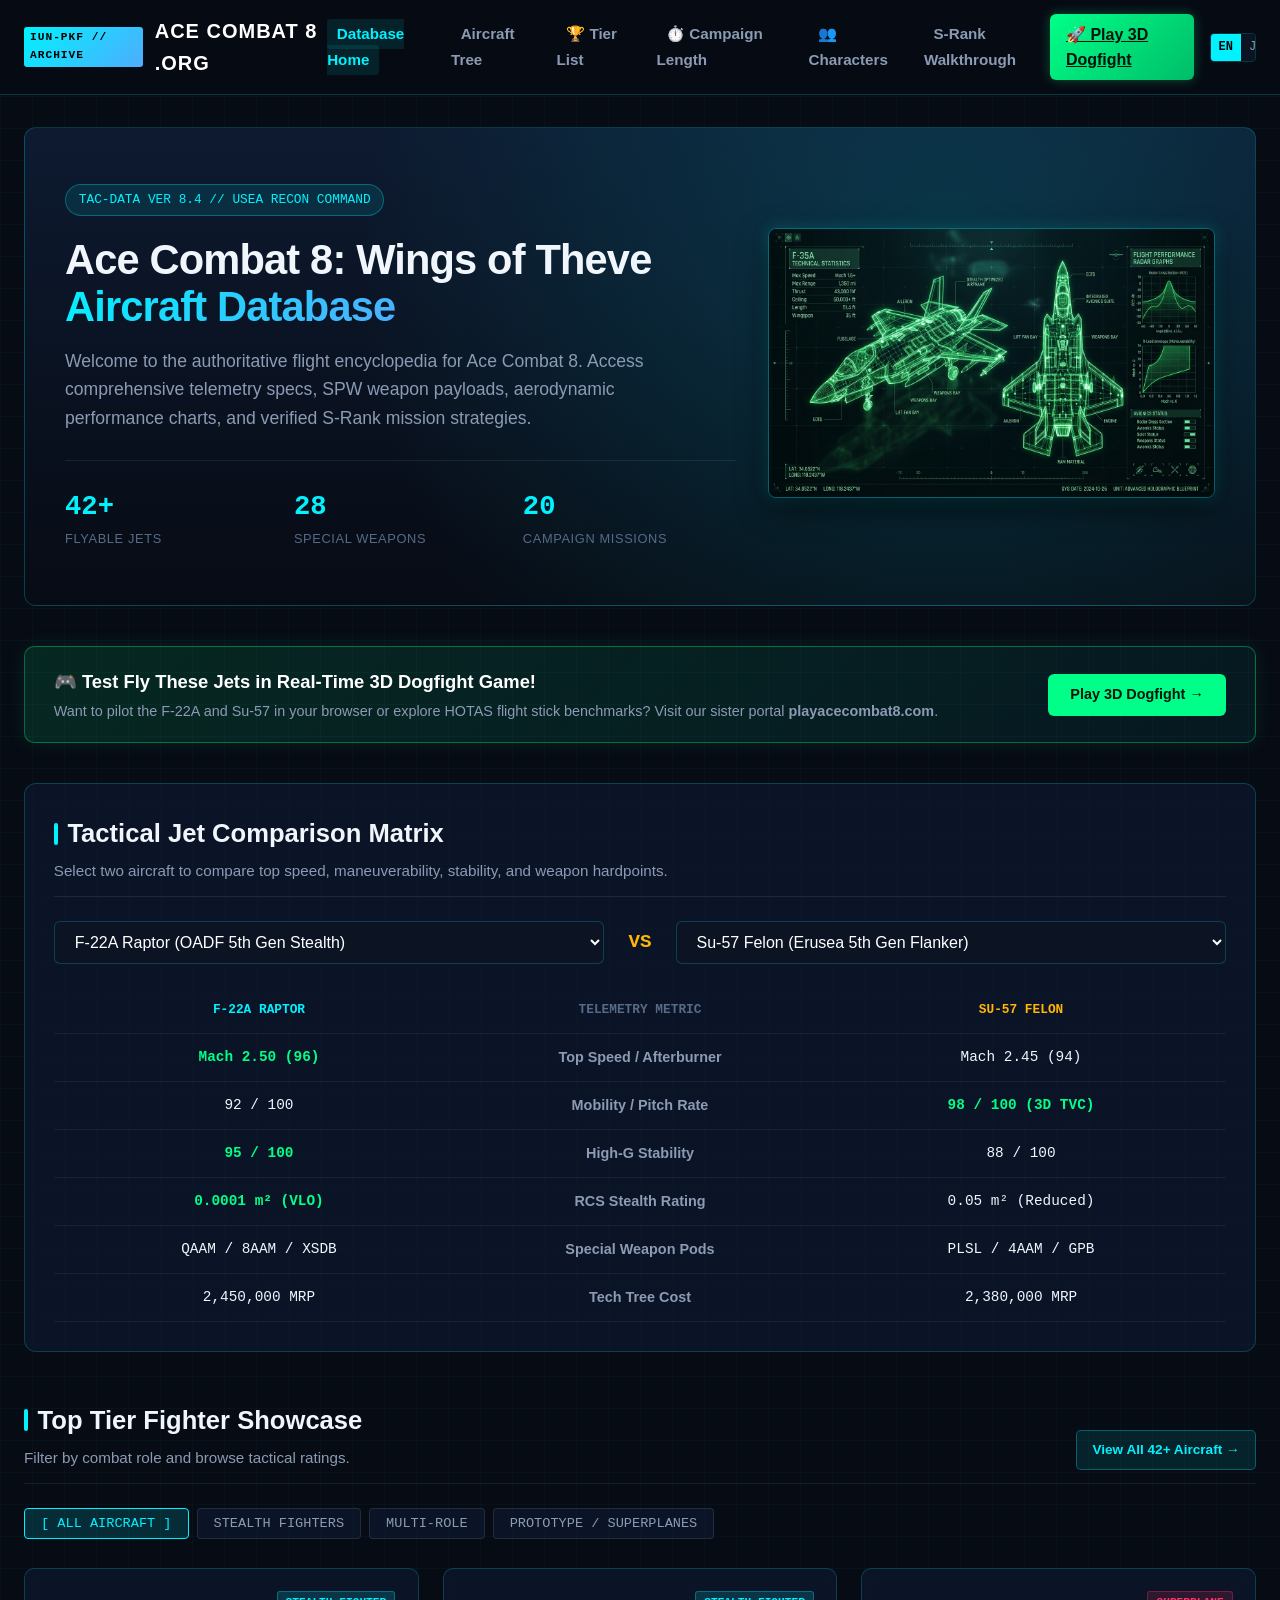
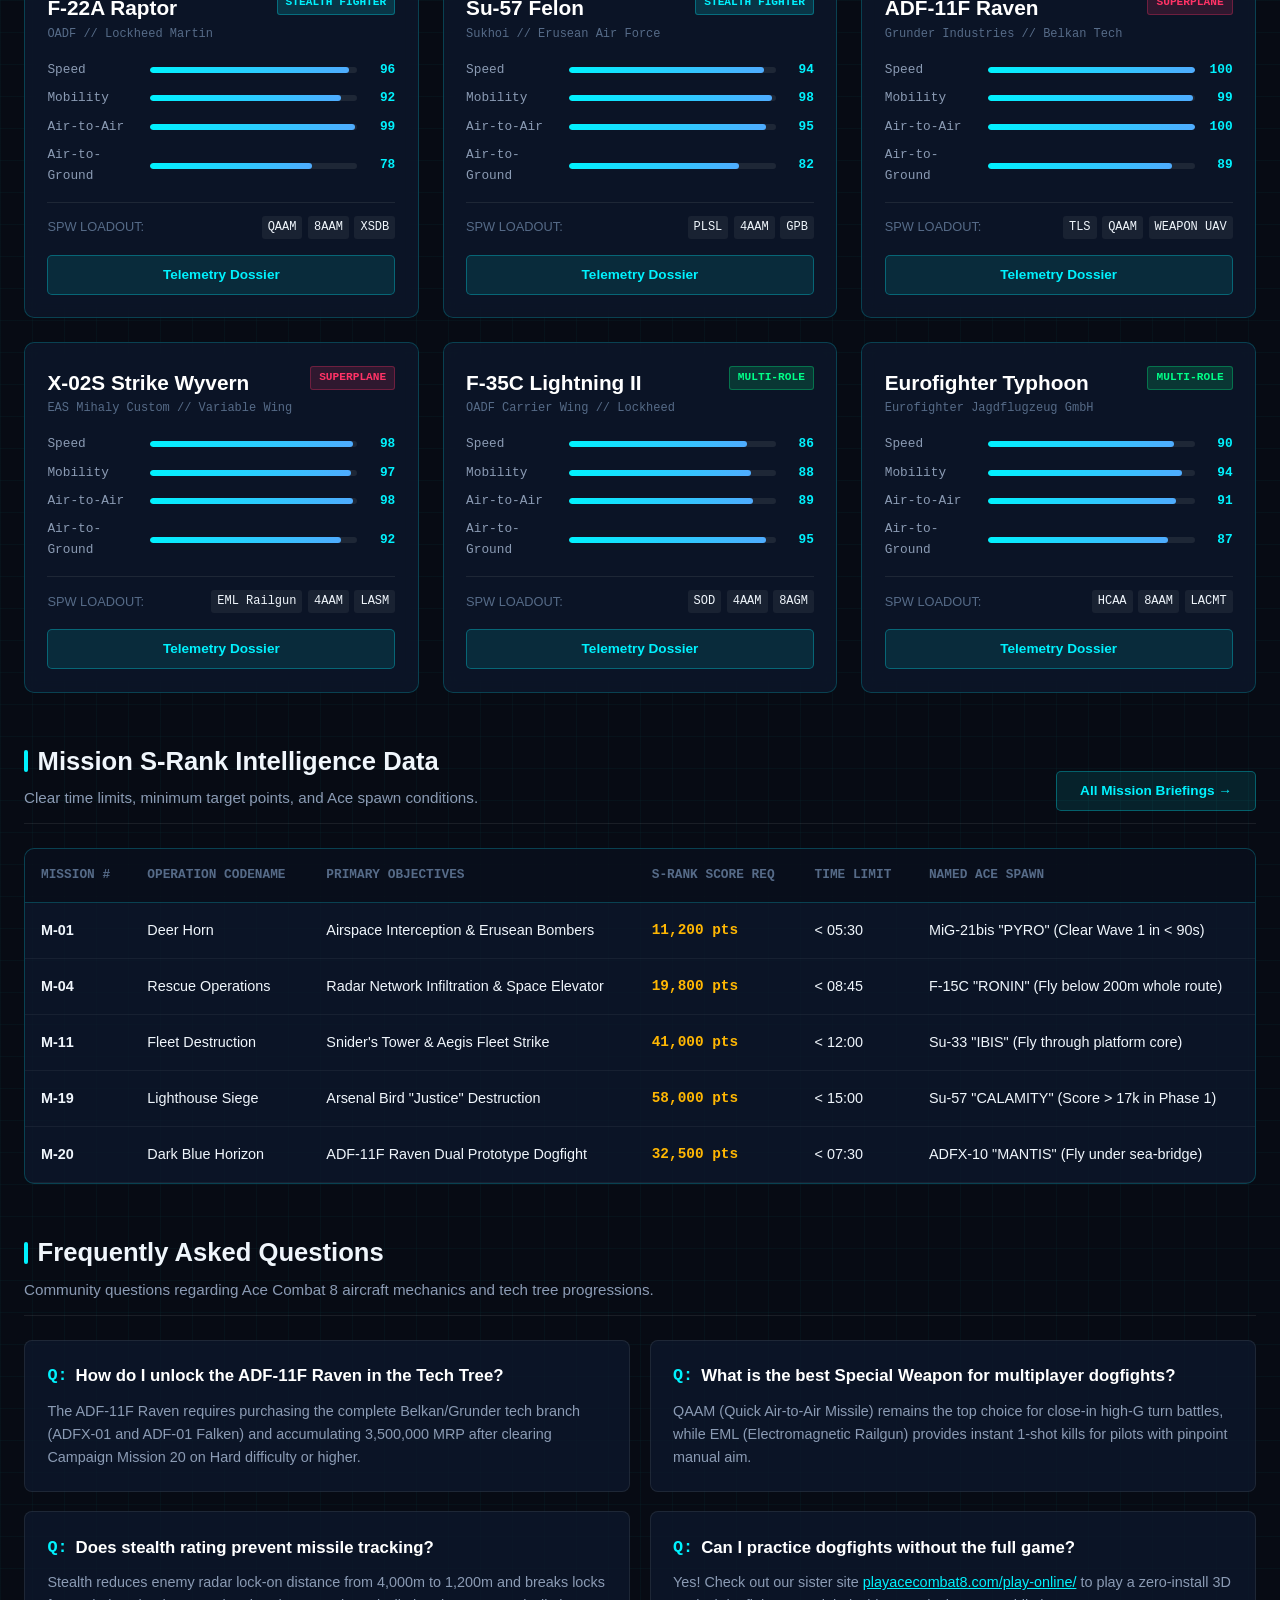
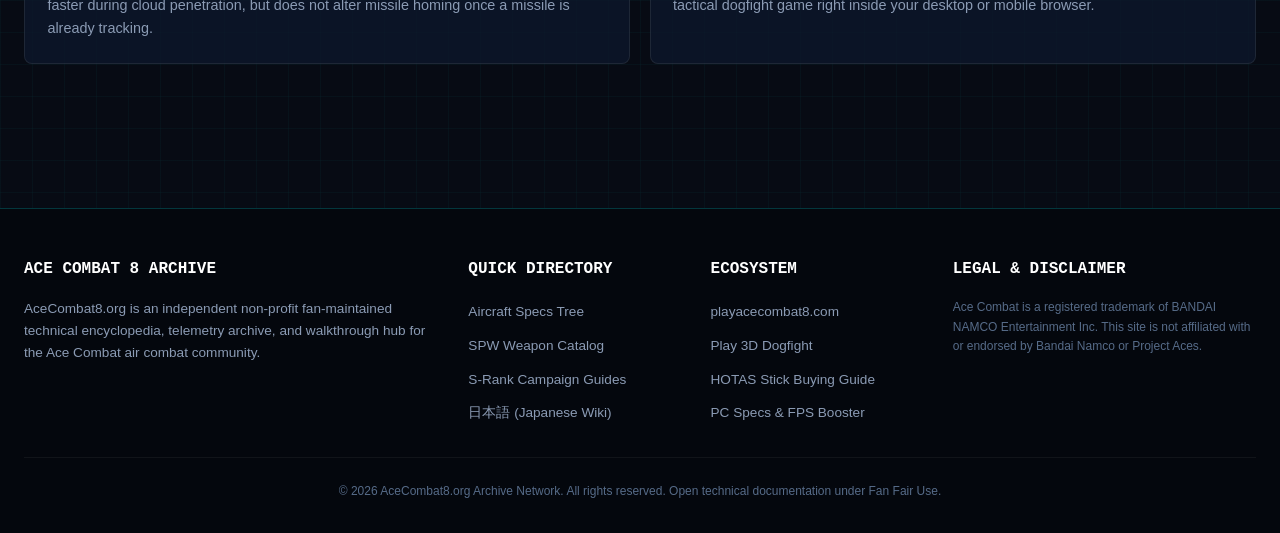
==== commit 43429ecc: "feat: add Tier List, Campaign Length, and Characters Lore subpages with GEO optimization" ====
--- a/index.html
+++ b/index.html
@@ -1,4 +1,4 @@
-﻿<!DOCTYPE html>
+<!DOCTYPE html>
 <html lang="en">
 <head>
   <meta charset="UTF-8">
@@ -53,7 +53,9 @@
       <ul class="nav-links">
         <li><a href="/" class="active">Database Home</a></li>
         <li><a href="/aircraft/">Aircraft Tree</a></li>
-        <li><a href="/weapons/">Special Weapons</a></li>
+        <li><a href="/aircraft/tier-list/">🏆 Tier List</a></li>
+        <li><a href="/campaign-overview/">⏱️ Campaign Length</a></li>
+        <li><a href="/characters/">👥 Characters</a></li>
         <li><a href="/missions/">S-Rank Walkthrough</a></li>
       </ul>
       <div class="nav-actions">
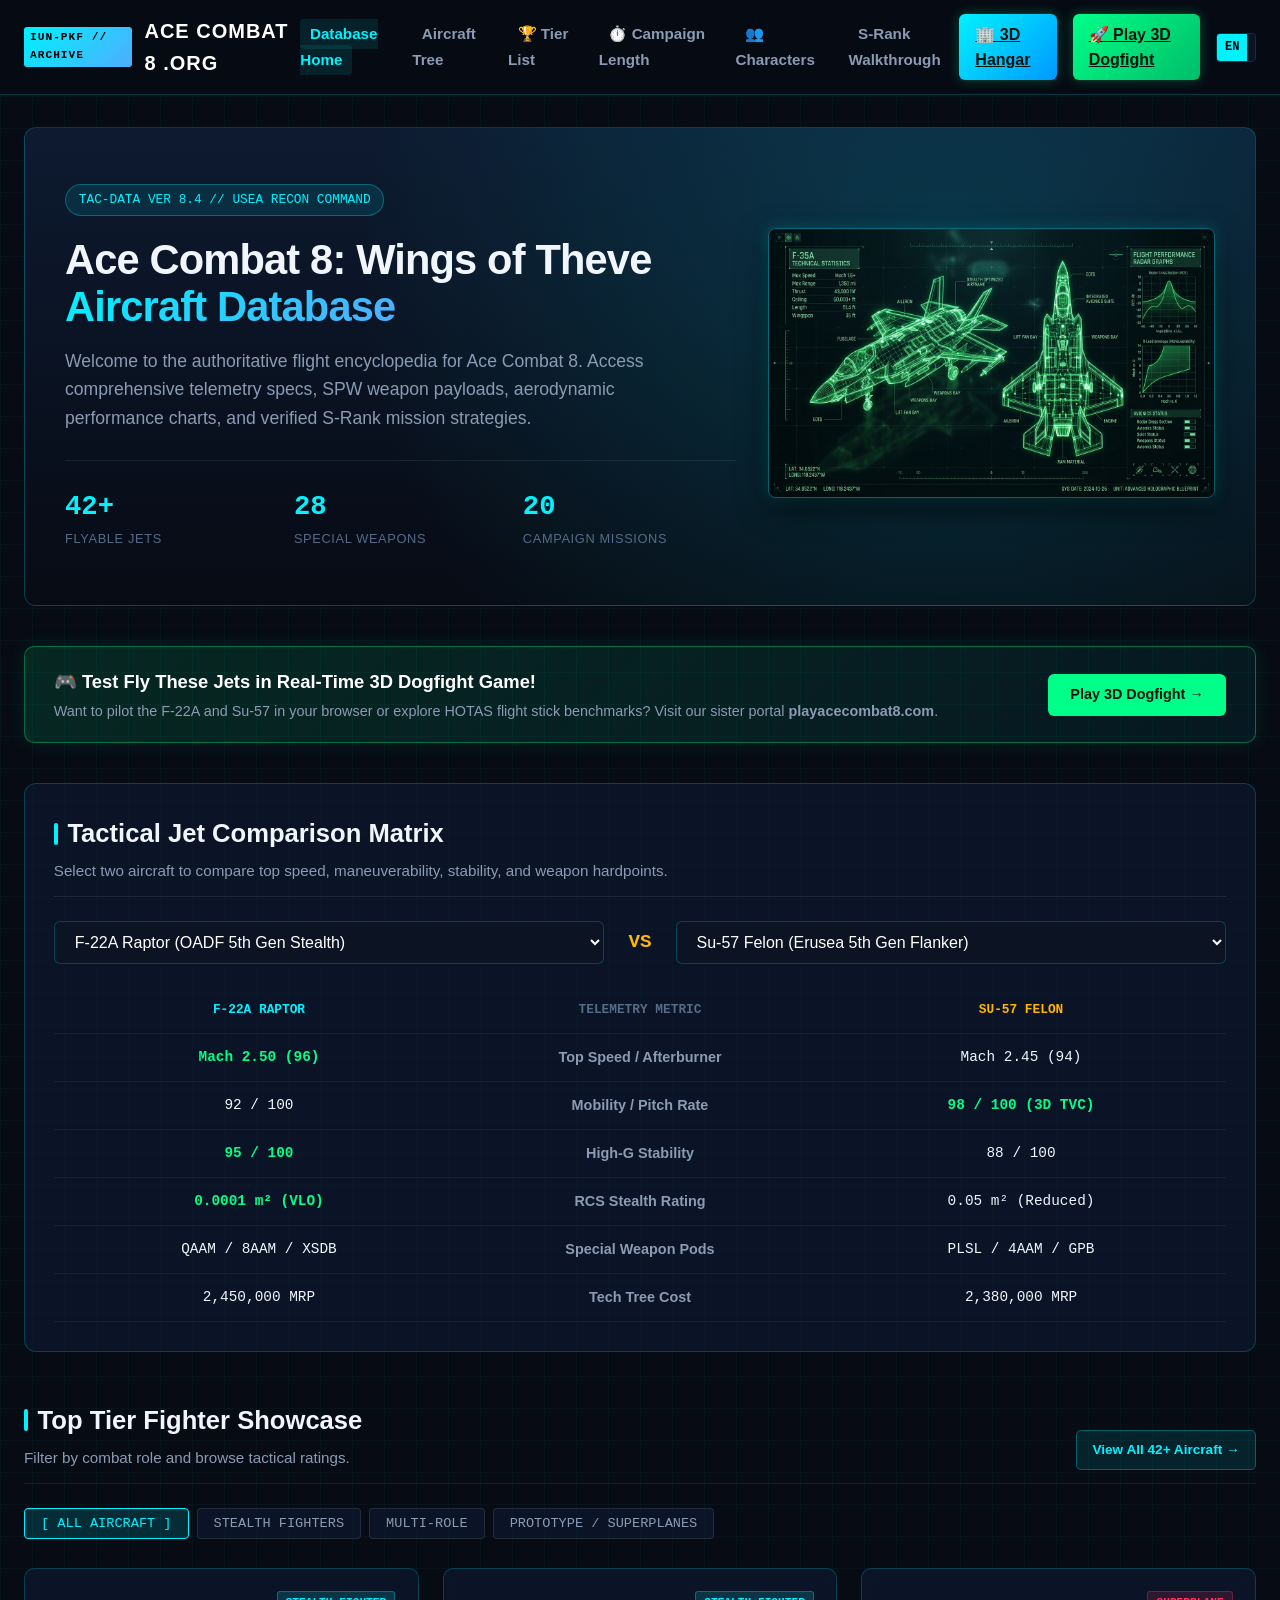
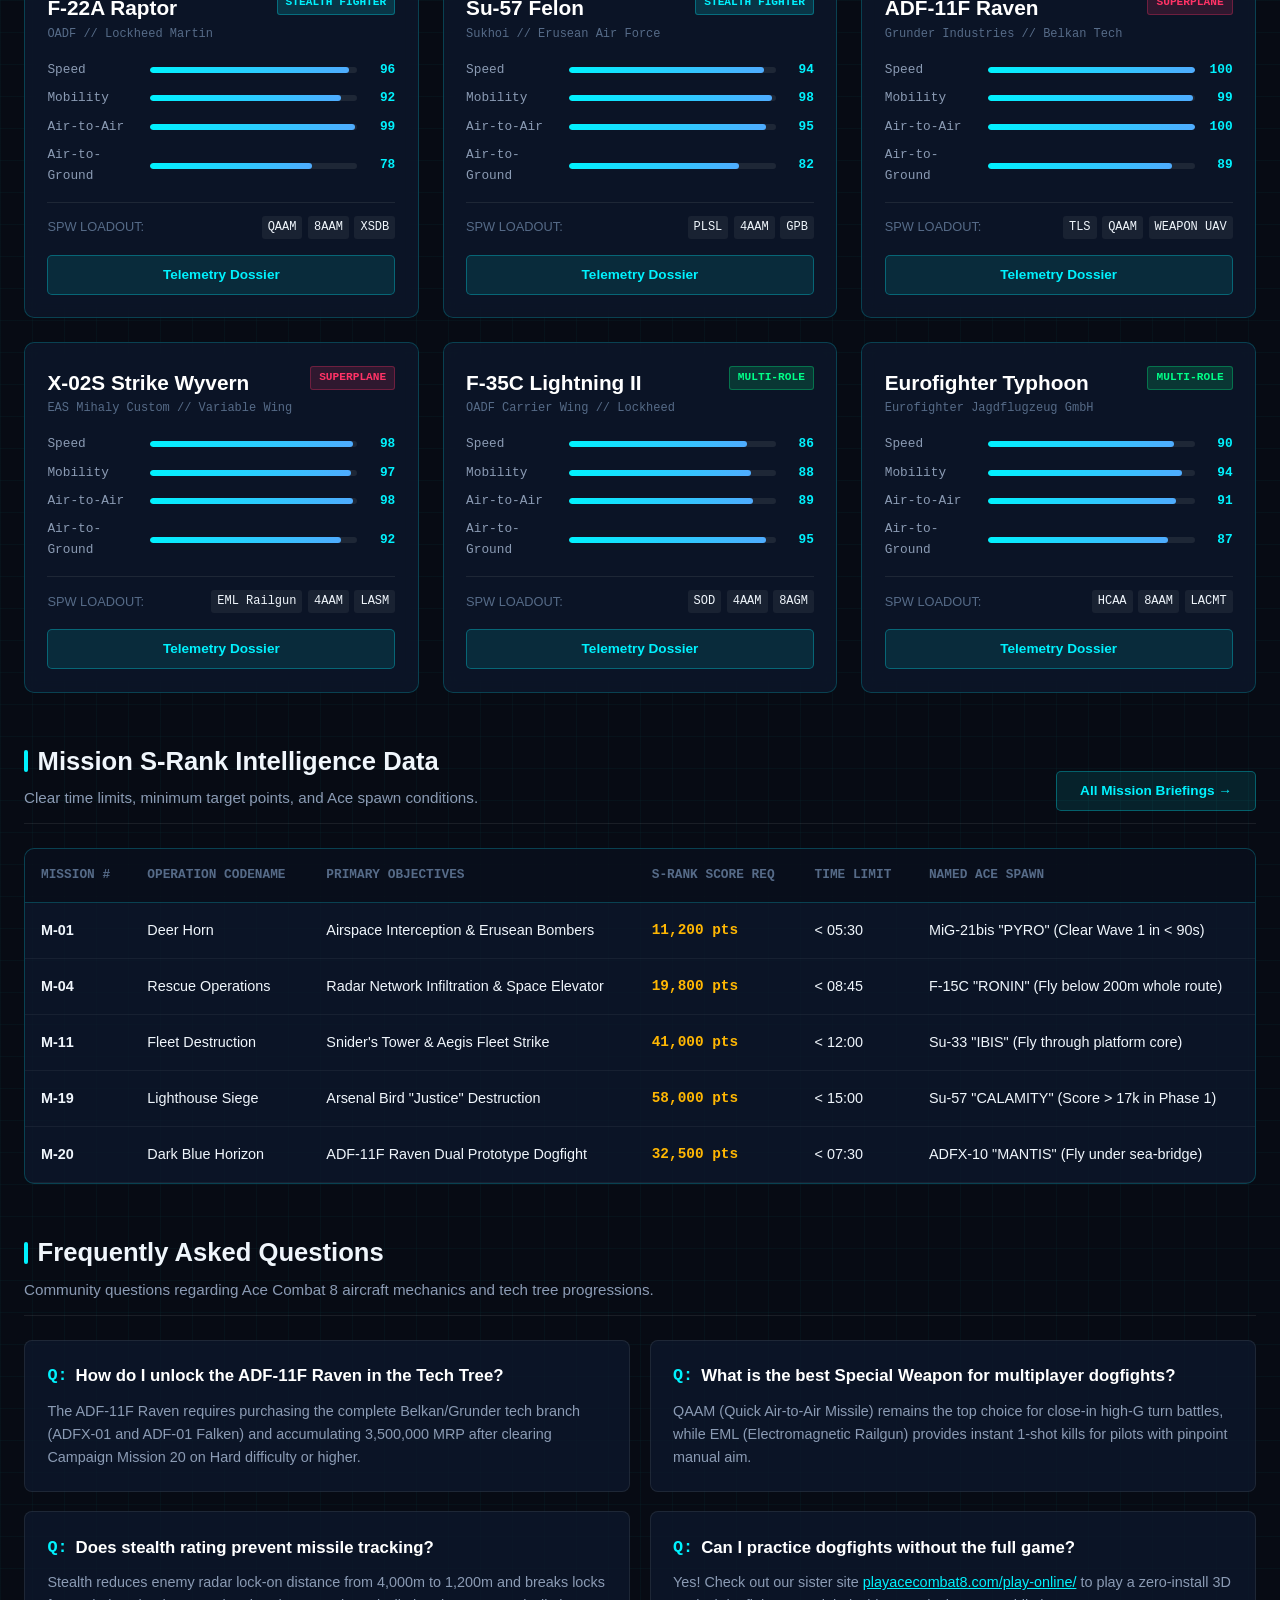
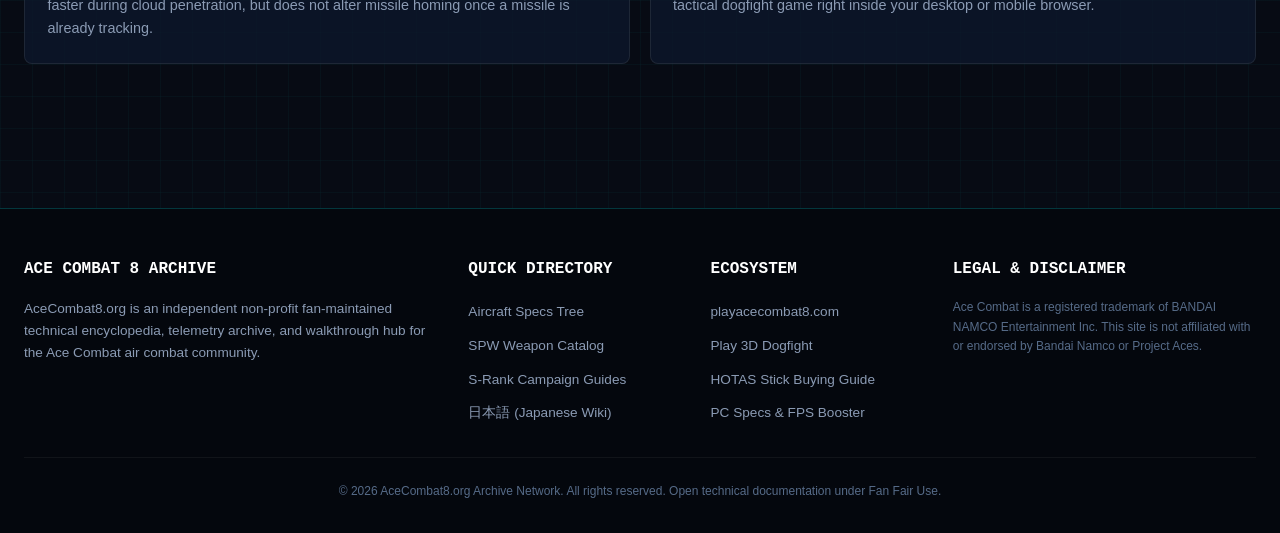
==== commit 687a42e8: "feat: link to 3D Tactical Hangar and Aircraft Customizer" ====
--- a/index.html
+++ b/index.html
@@ -59,6 +59,9 @@
         <li><a href="/missions/">S-Rank Walkthrough</a></li>
       </ul>
       <div class="nav-actions">
+        <a href="https://playacecombat8.com/hangar/" target="_blank" rel="noopener" class="btn-game-sim" style="background: linear-gradient(135deg, #00f2fe, #0099ff); color: #000;">
+          🏢 3D Hangar
+        </a>
         <a href="https://playacecombat8.com/play-online/" target="_blank" rel="noopener" class="btn-game-sim">
           🚀 Play 3D Dogfight
         </a>
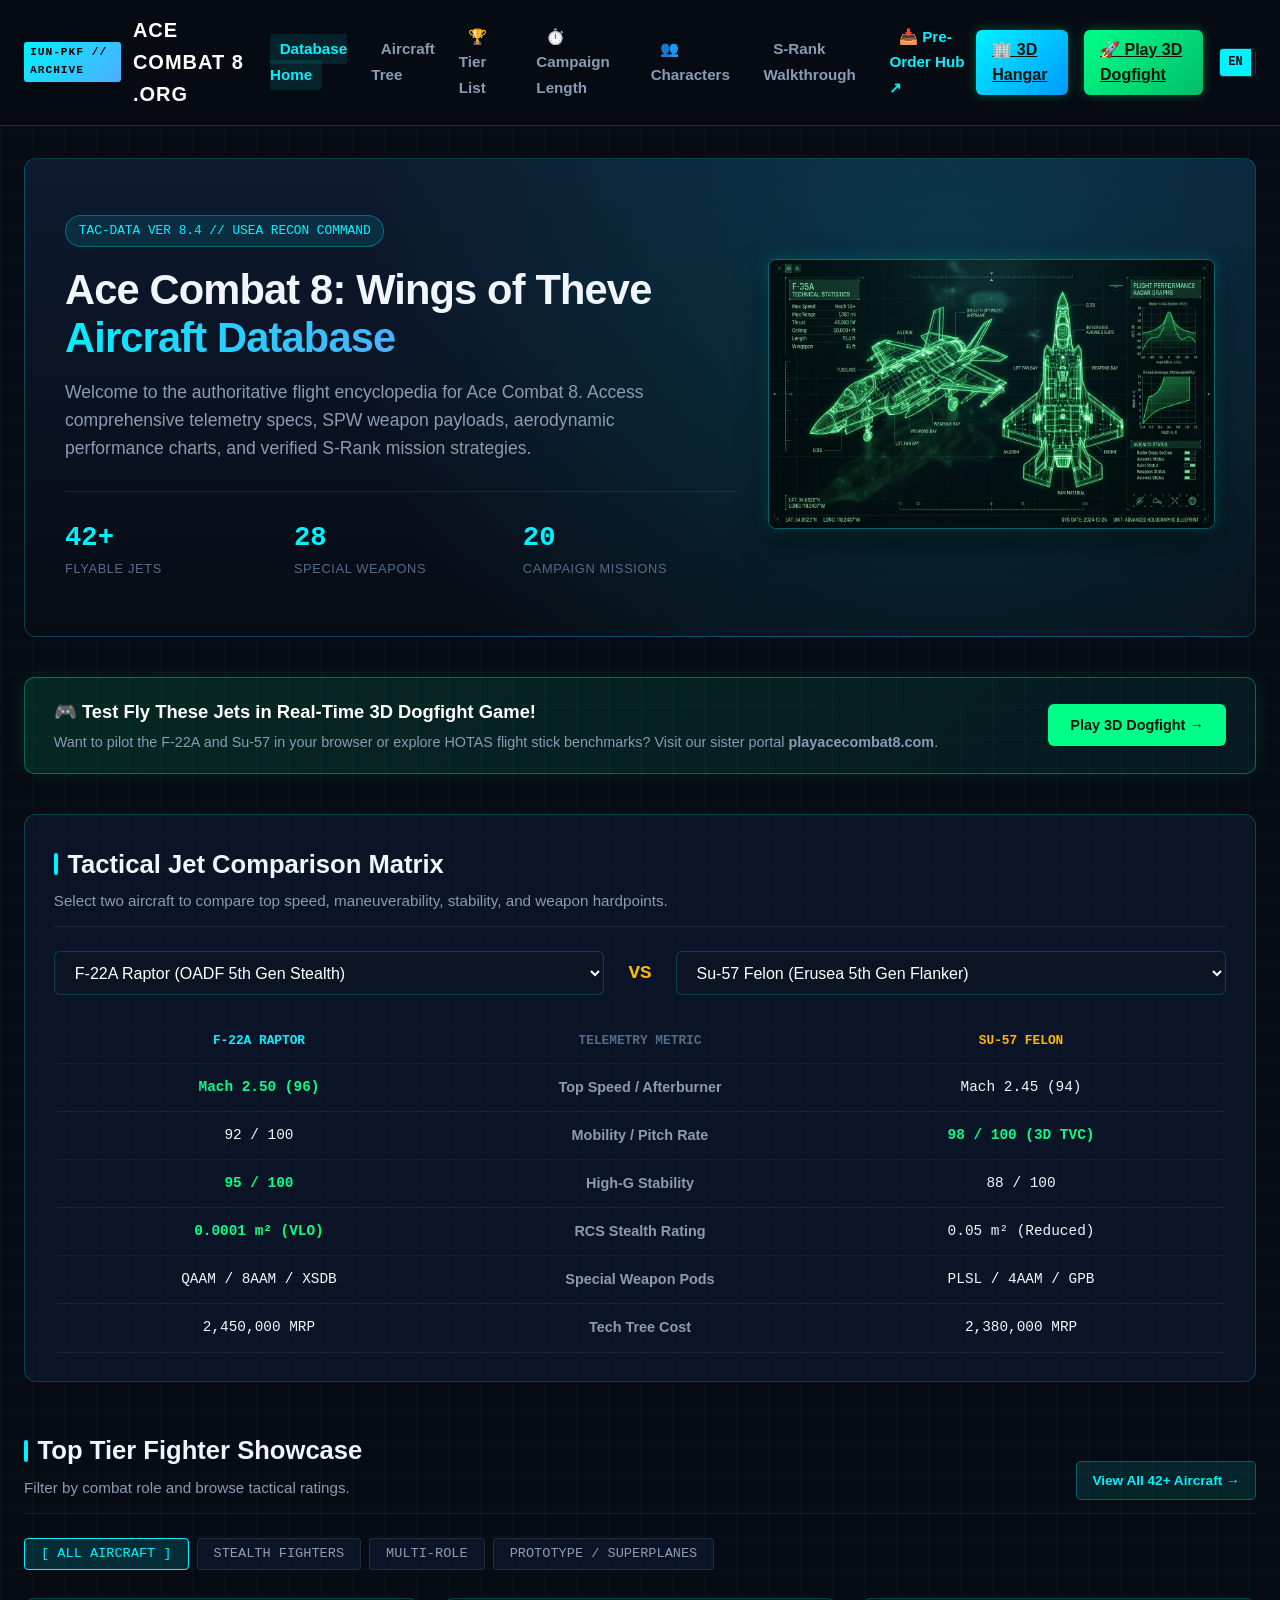
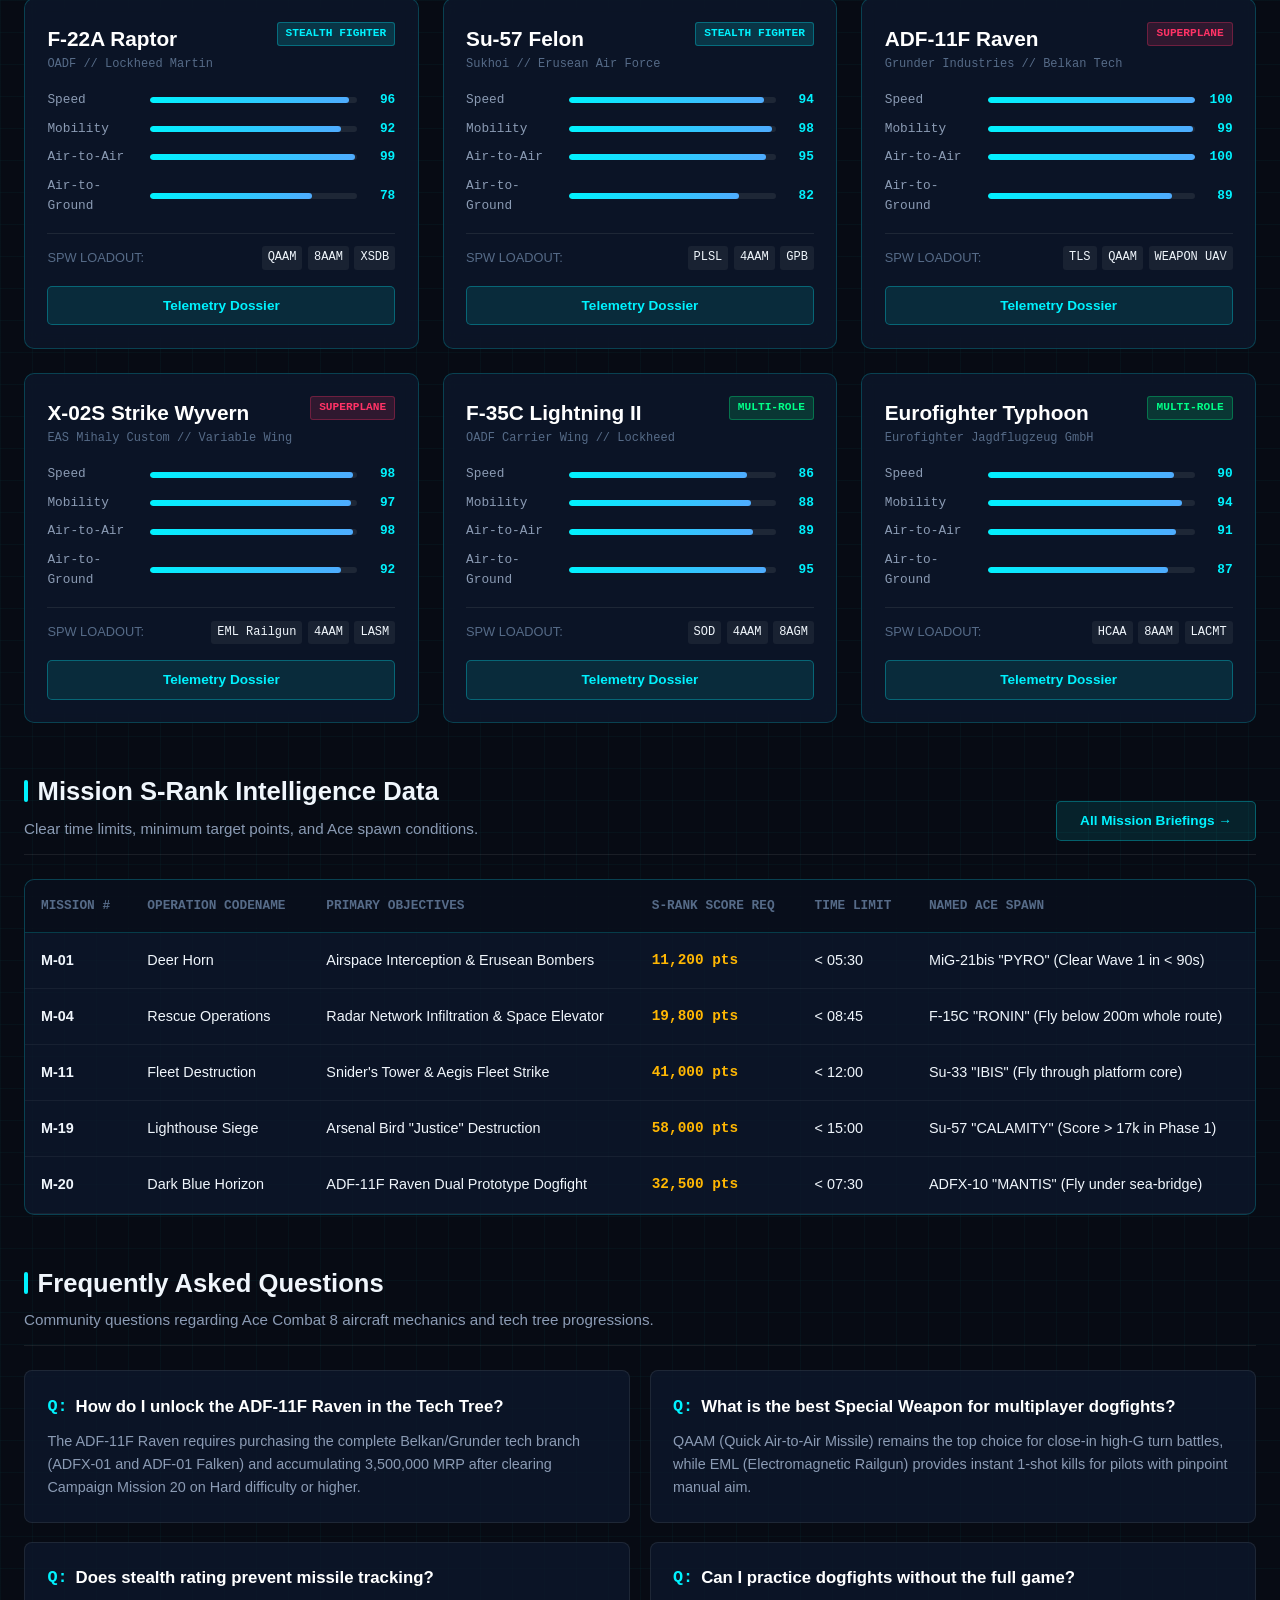
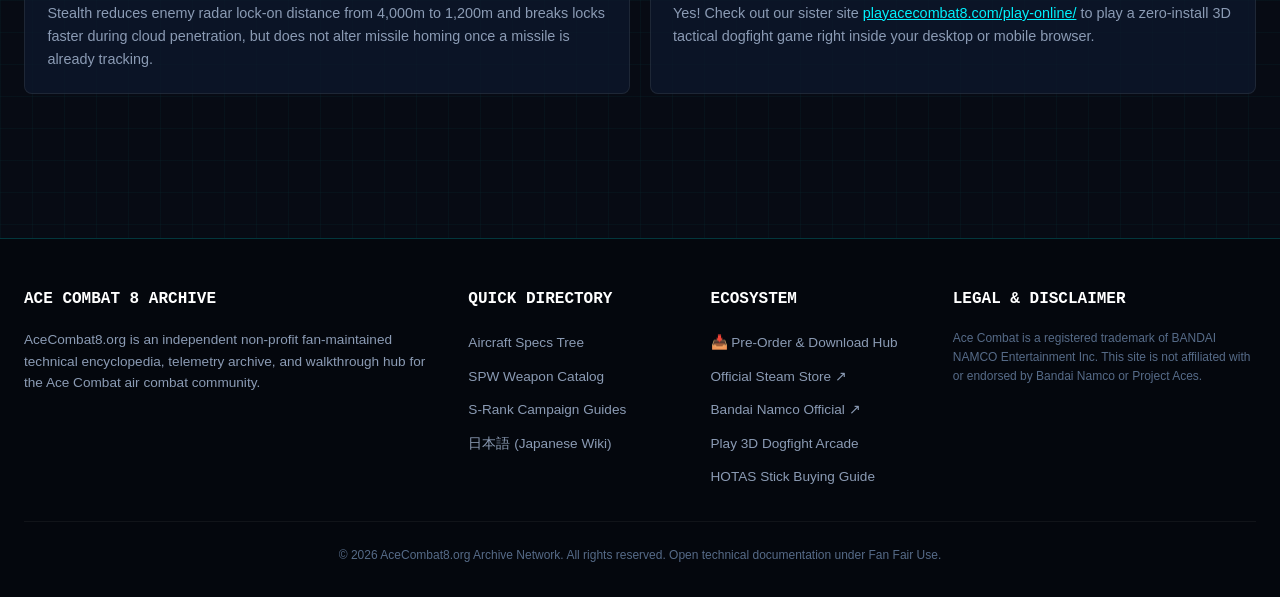
==== commit 46ec104e: "feat(links): add official Steam & Bandai Namco storefront links to nav and footer" ====
--- a/index.html
+++ b/index.html
@@ -57,6 +57,7 @@
         <li><a href="/campaign-overview/">⏱️ Campaign Length</a></li>
         <li><a href="/characters/">👥 Characters</a></li>
         <li><a href="/missions/">S-Rank Walkthrough</a></li>
+        <li><a href="https://playacecombat8.com/download/" target="_blank" rel="noopener" style="color: var(--accent-cyan); font-weight: 700;">📥 Pre-Order Hub ↗</a></li>
       </ul>
       <div class="nav-actions">
         <a href="https://playacecombat8.com/hangar/" target="_blank" rel="noopener" class="btn-game-sim" style="background: linear-gradient(135deg, #00f2fe, #0099ff); color: #000;">
@@ -596,10 +597,11 @@
       <div class="footer-col">
         <h4>ECOSYSTEM</h4>
         <ul>
-          <li><a href="https://playacecombat8.com/" target="_blank" rel="noopener">playacecombat8.com</a></li>
-          <li><a href="https://playacecombat8.com/play-online/" target="_blank" rel="noopener">Play 3D Dogfight</a></li>
+          <li><a href="https://playacecombat8.com/download/" target="_blank" rel="noopener">📥 Pre-Order & Download Hub</a></li>
+          <li><a href="https://store.steampowered.com/search/?term=Ace+Combat" target="_blank" rel="noopener">Official Steam Store ↗</a></li>
+          <li><a href="https://store.bandainamcoent.com/games/brands/ace-combat/" target="_blank" rel="noopener">Bandai Namco Official ↗</a></li>
+          <li><a href="https://playacecombat8.com/play-online/" target="_blank" rel="noopener">Play 3D Dogfight Arcade</a></li>
           <li><a href="https://playacecombat8.com/hardware/" target="_blank" rel="noopener">HOTAS Stick Buying Guide</a></li>
-          <li><a href="https://playacecombat8.com/system-requirements/" target="_blank" rel="noopener">PC Specs & FPS Booster</a></li>
         </ul>
       </div>
       <div class="footer-col">
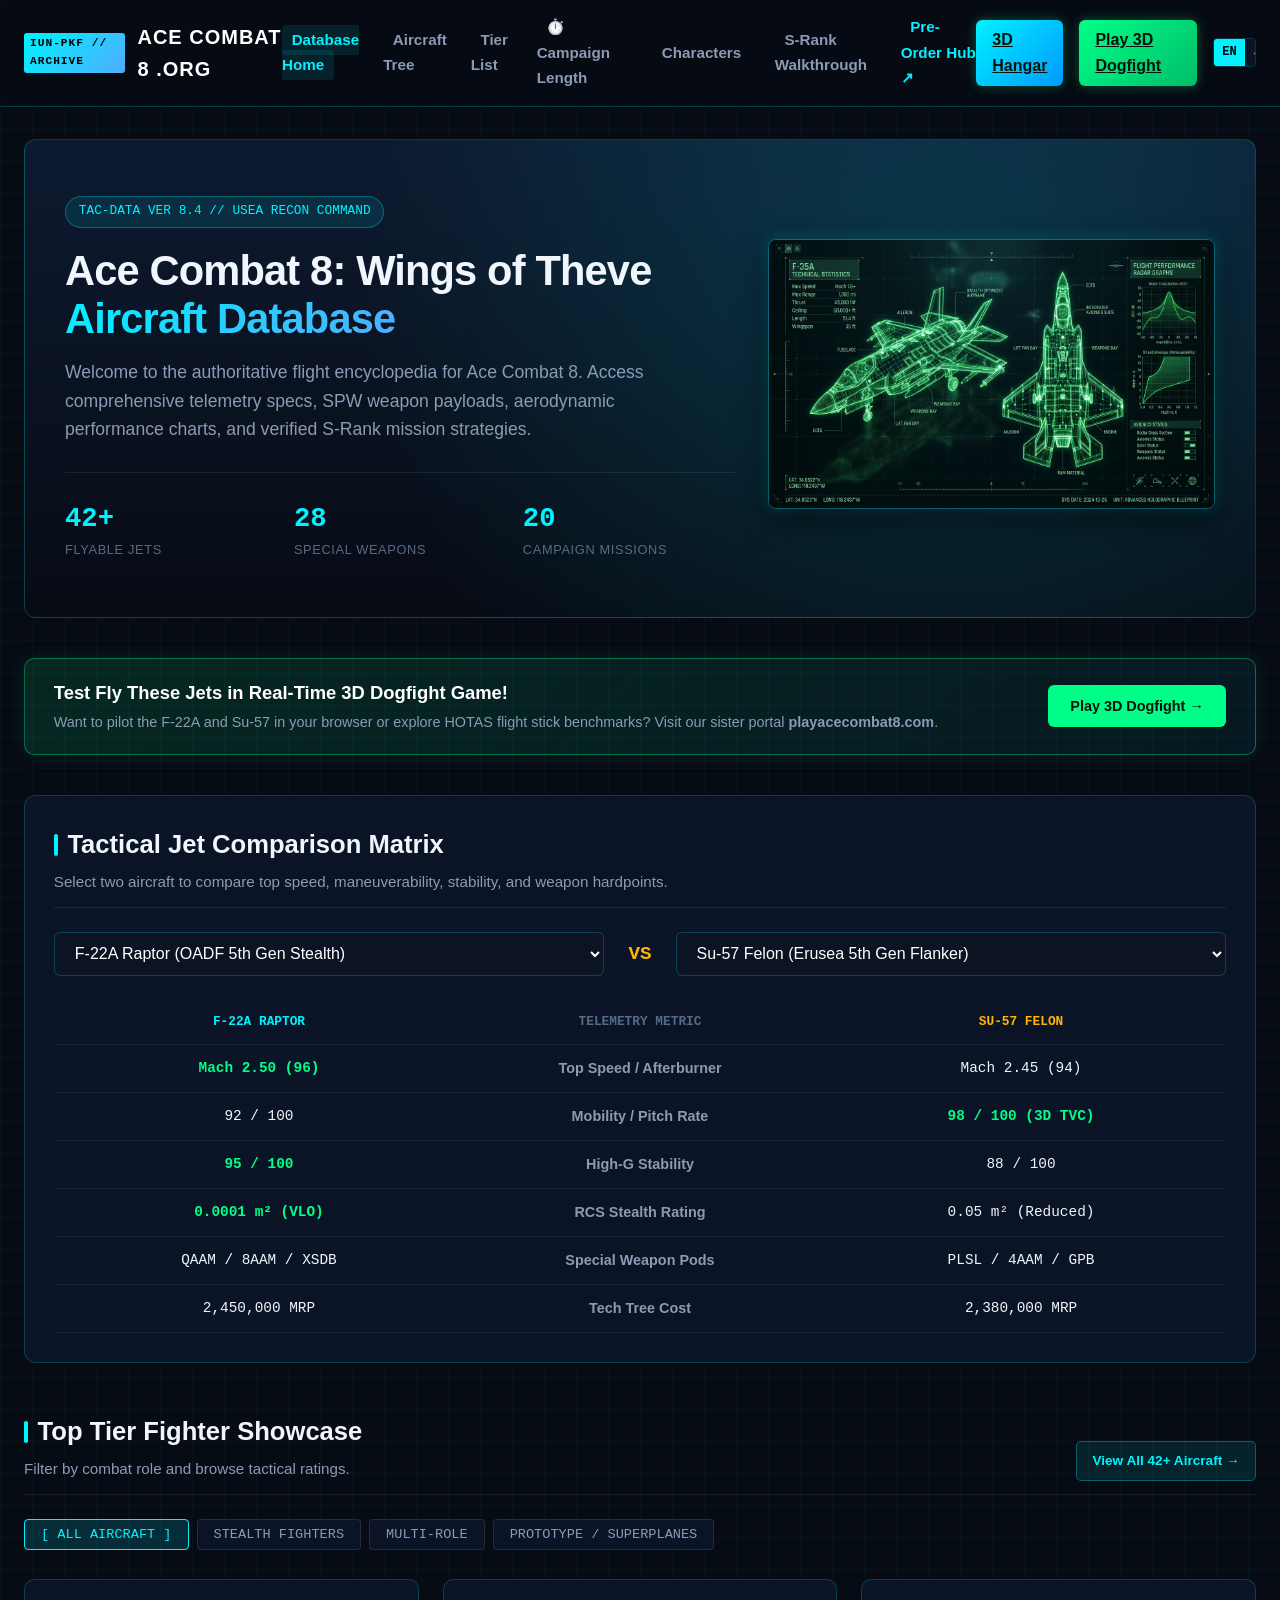
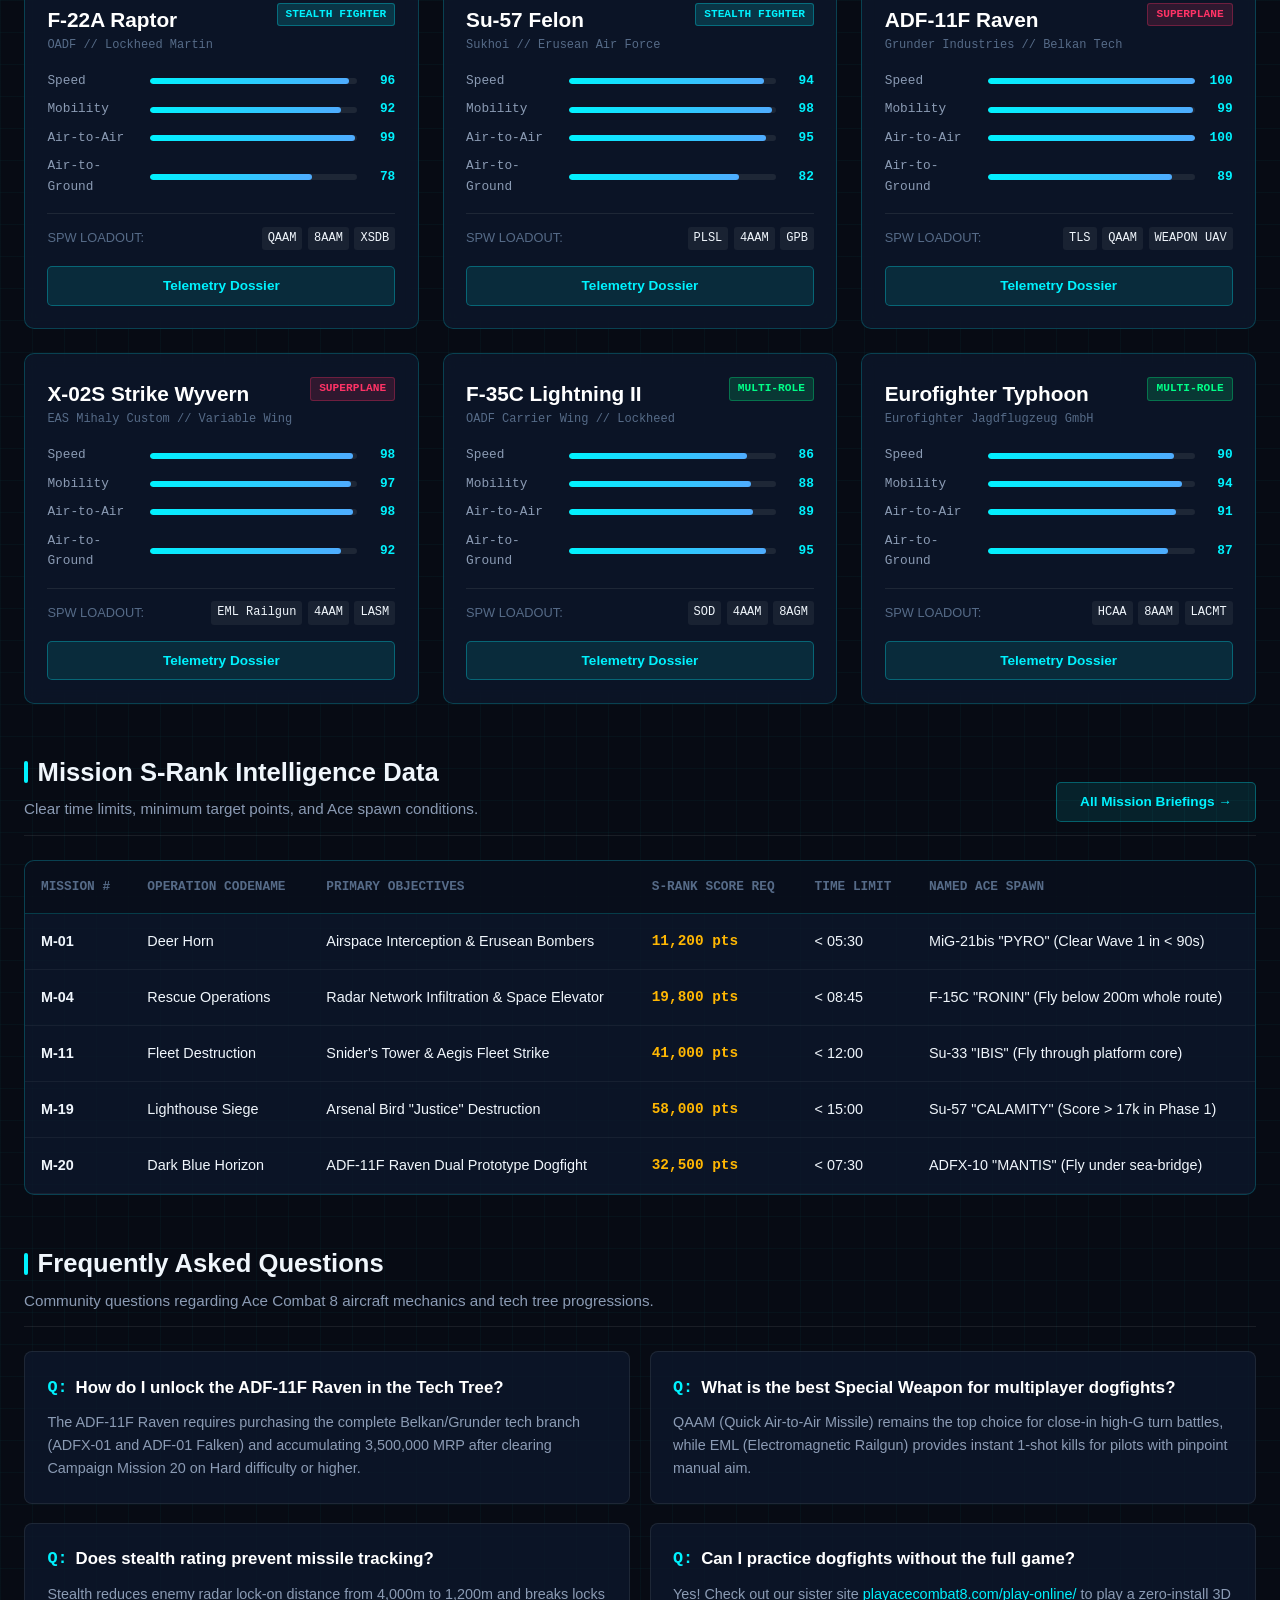
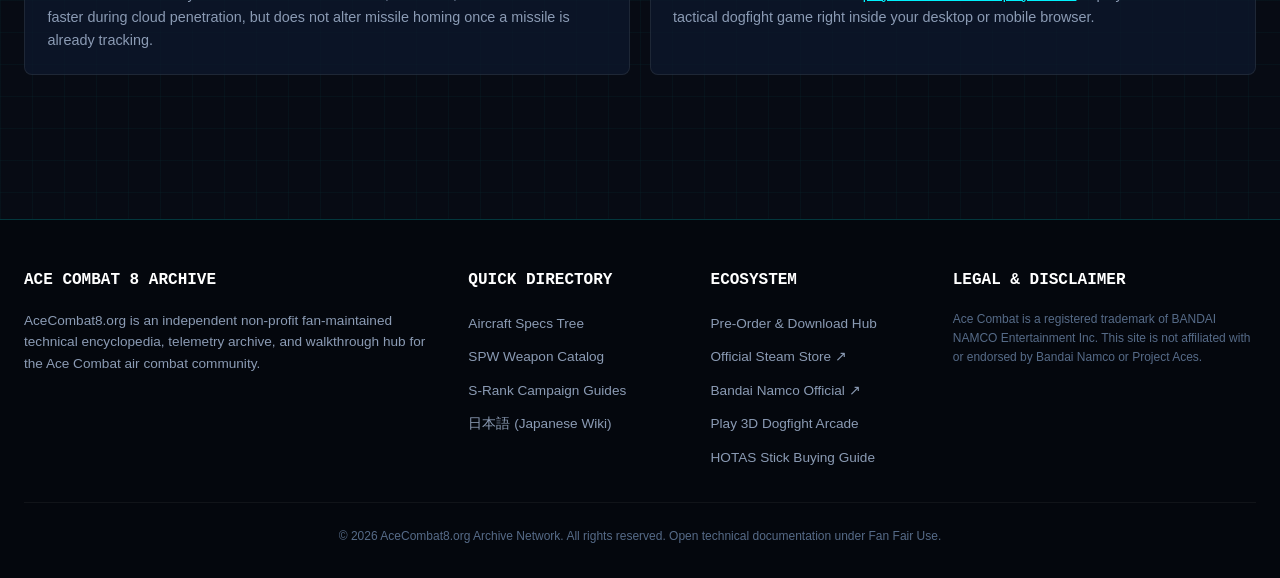
==== commit 1ac90607: "style: remove childish emojis and elevate wiki aviation navigation" ====
--- a/index.html
+++ b/index.html
@@ -53,18 +53,18 @@
       <ul class="nav-links">
         <li><a href="/" class="active">Database Home</a></li>
         <li><a href="/aircraft/">Aircraft Tree</a></li>
-        <li><a href="/aircraft/tier-list/">🏆 Tier List</a></li>
+        <li><a href="/aircraft/tier-list/">Tier List</a></li>
         <li><a href="/campaign-overview/">⏱️ Campaign Length</a></li>
-        <li><a href="/characters/">👥 Characters</a></li>
+        <li><a href="/characters/">Characters</a></li>
         <li><a href="/missions/">S-Rank Walkthrough</a></li>
-        <li><a href="https://playacecombat8.com/download/" target="_blank" rel="noopener" style="color: var(--accent-cyan); font-weight: 700;">📥 Pre-Order Hub ↗</a></li>
+        <li><a href="https://playacecombat8.com/download/" target="_blank" rel="noopener" style="color: var(--accent-cyan); font-weight: 700;">Pre-Order Hub ↗</a></li>
       </ul>
       <div class="nav-actions">
         <a href="https://playacecombat8.com/hangar/" target="_blank" rel="noopener" class="btn-game-sim" style="background: linear-gradient(135deg, #00f2fe, #0099ff); color: #000;">
-          🏢 3D Hangar
+          3D Hangar
         </a>
         <a href="https://playacecombat8.com/play-online/" target="_blank" rel="noopener" class="btn-game-sim">
-          🚀 Play 3D Dogfight
+          Play 3D Dogfight
         </a>
         <div class="lang-switch">
           <a href="/" class="active">EN</a>
@@ -107,7 +107,7 @@
     <!-- Cross-Promo Synergy Banner -->
     <div class="synergy-card">
       <div class="synergy-text">
-        <h3>🎮 Test Fly These Jets in Real-Time 3D Dogfight Game!</h3>
+        <h3>Test Fly These Jets in Real-Time 3D Dogfight Game!</h3>
         <p>Want to pilot the F-22A and Su-57 in your browser or explore HOTAS flight stick benchmarks? Visit our sister portal <strong>playacecombat8.com</strong>.</p>
       </div>
       <a href="https://playacecombat8.com/play-online/" target="_blank" rel="noopener" class="synergy-btn">
@@ -597,7 +597,7 @@
       <div class="footer-col">
         <h4>ECOSYSTEM</h4>
         <ul>
-          <li><a href="https://playacecombat8.com/download/" target="_blank" rel="noopener">📥 Pre-Order & Download Hub</a></li>
+          <li><a href="https://playacecombat8.com/download/" target="_blank" rel="noopener">Pre-Order & Download Hub</a></li>
           <li><a href="https://store.steampowered.com/search/?term=Ace+Combat" target="_blank" rel="noopener">Official Steam Store ↗</a></li>
           <li><a href="https://store.bandainamcoent.com/games/brands/ace-combat/" target="_blank" rel="noopener">Bandai Namco Official ↗</a></li>
           <li><a href="https://playacecombat8.com/play-online/" target="_blank" rel="noopener">Play 3D Dogfight Arcade</a></li>
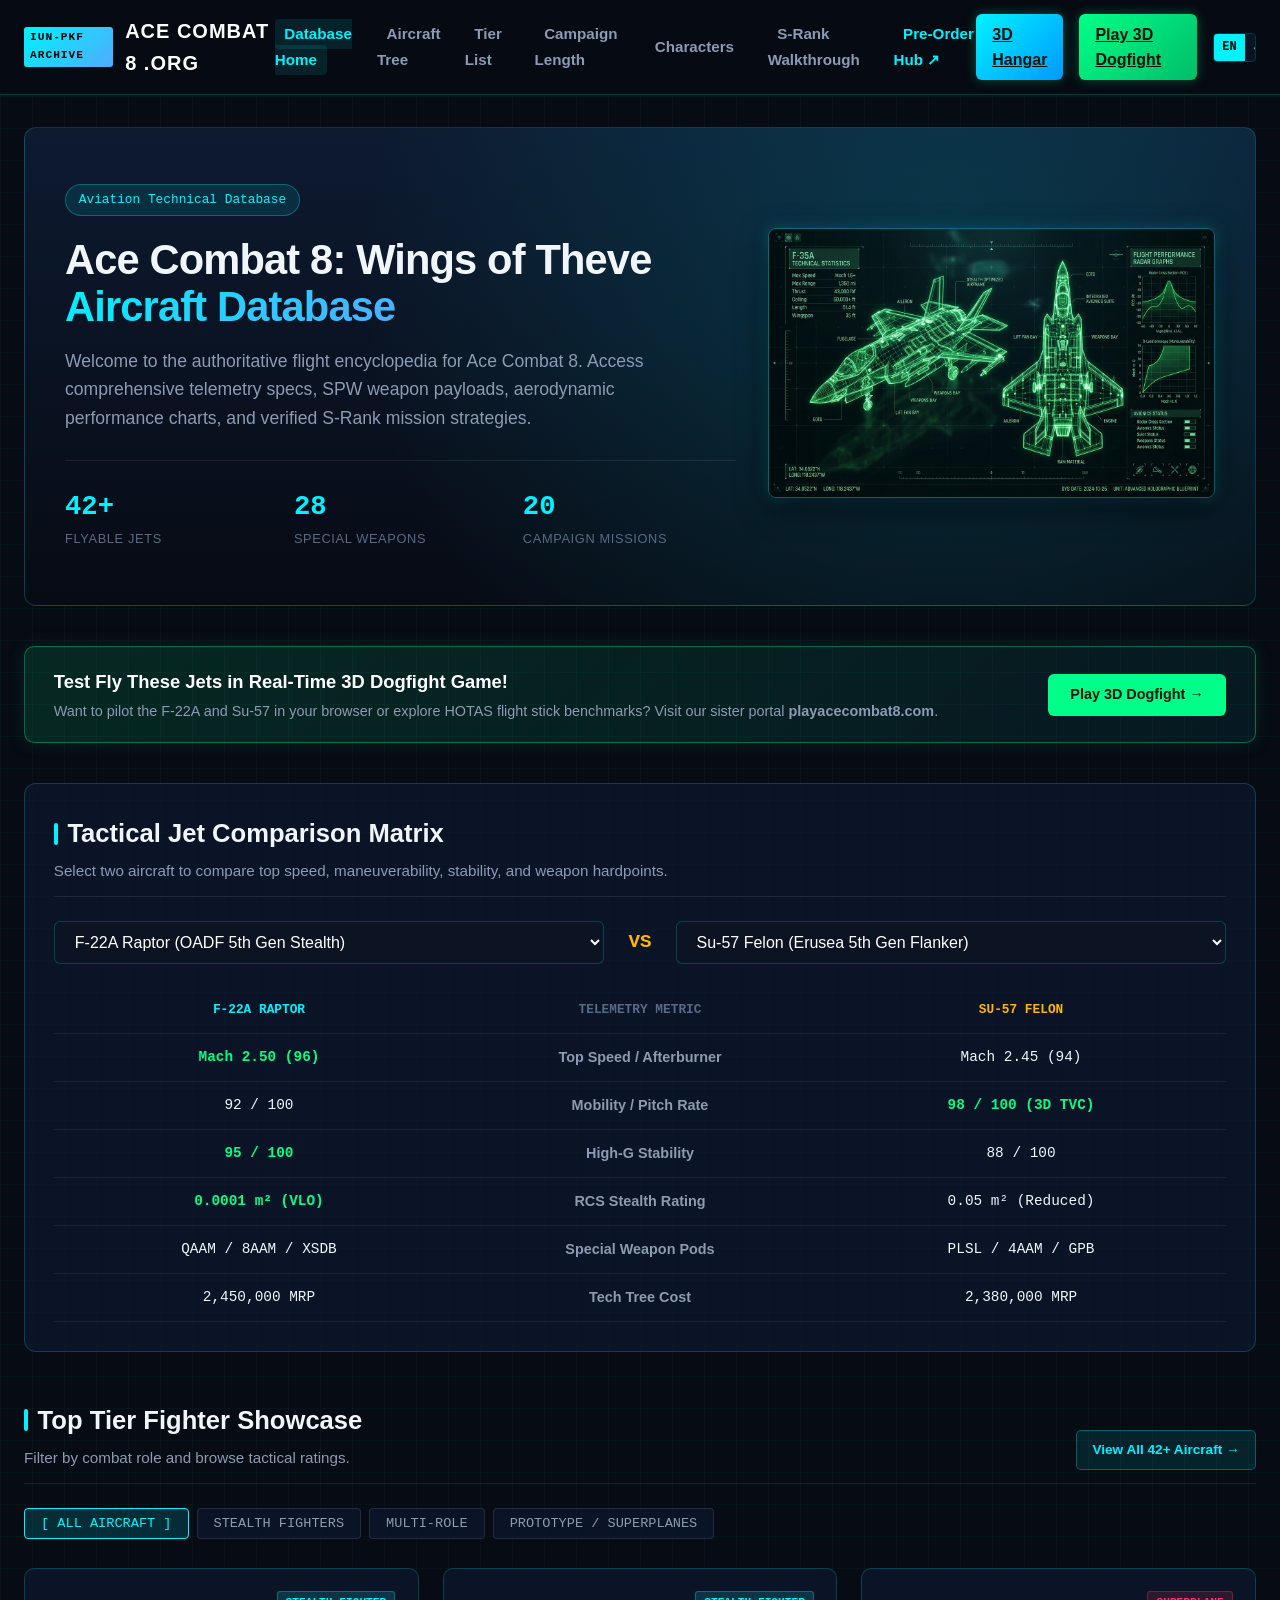
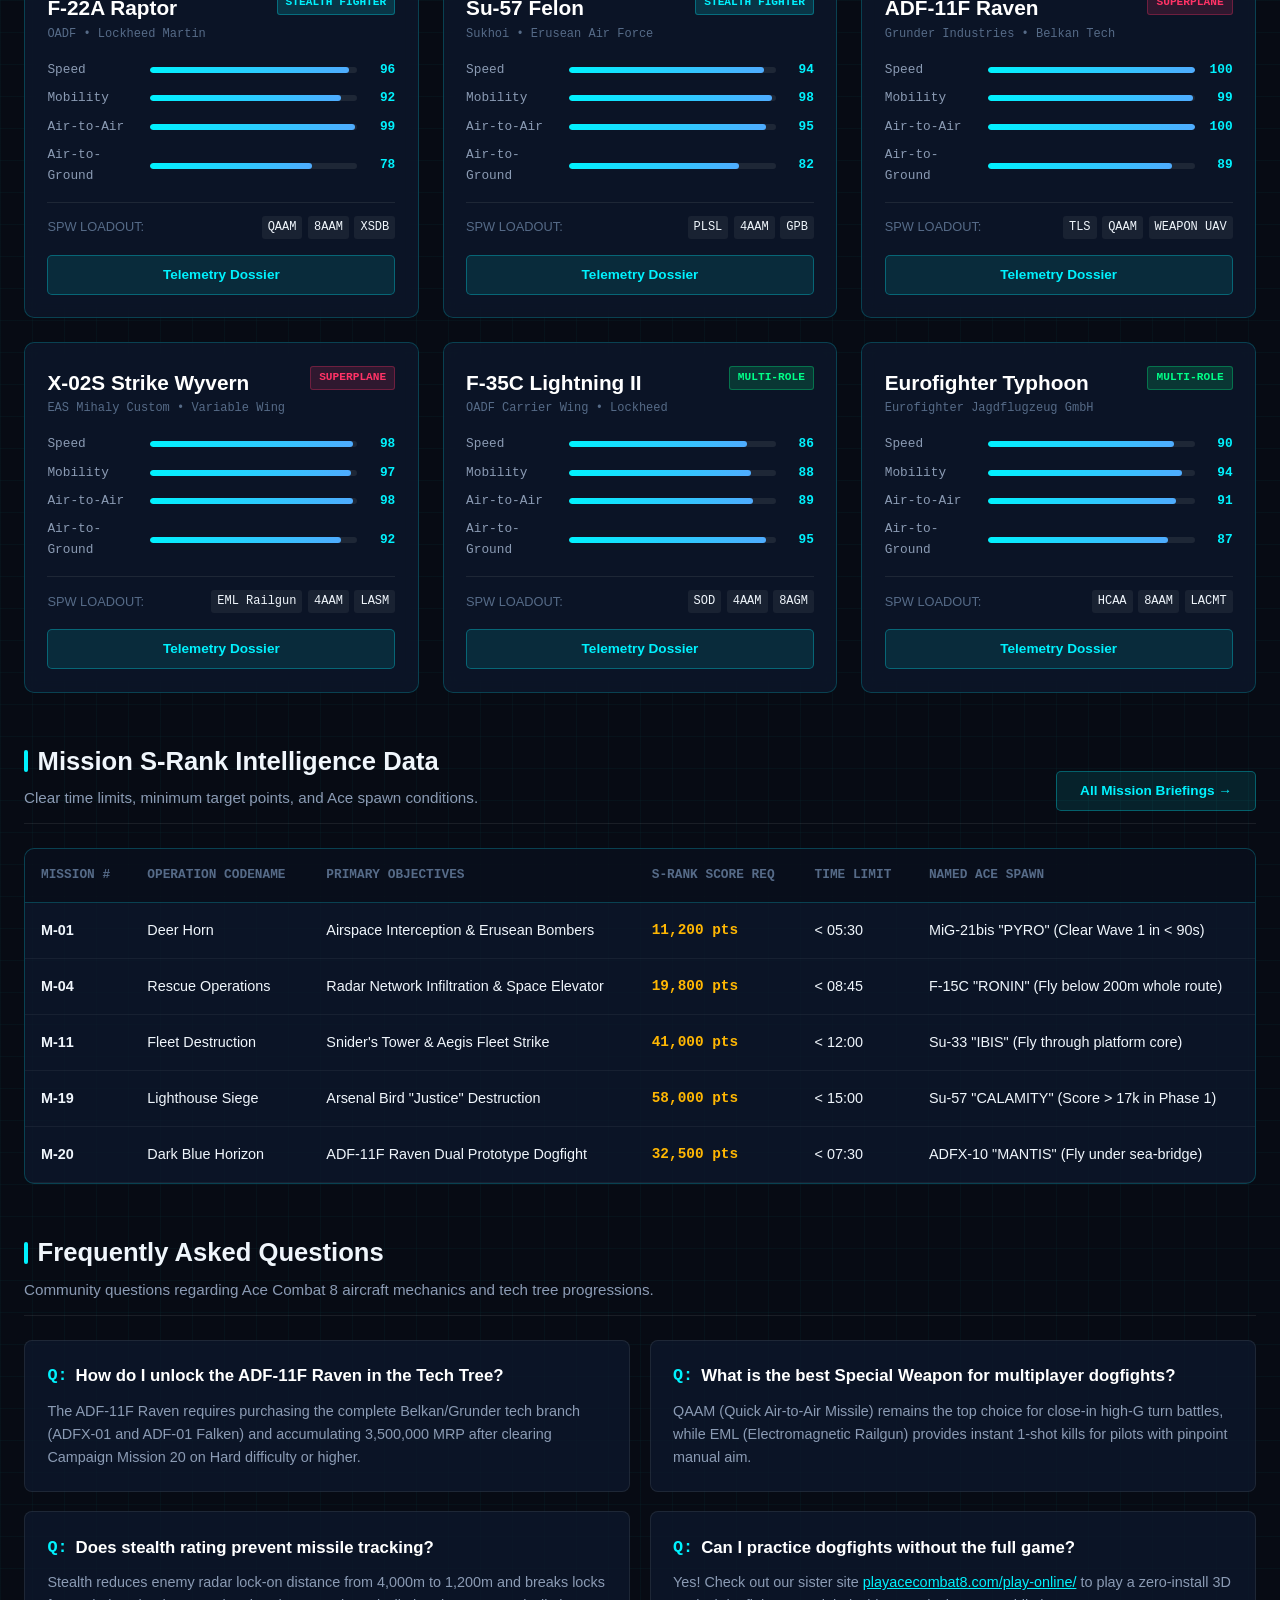
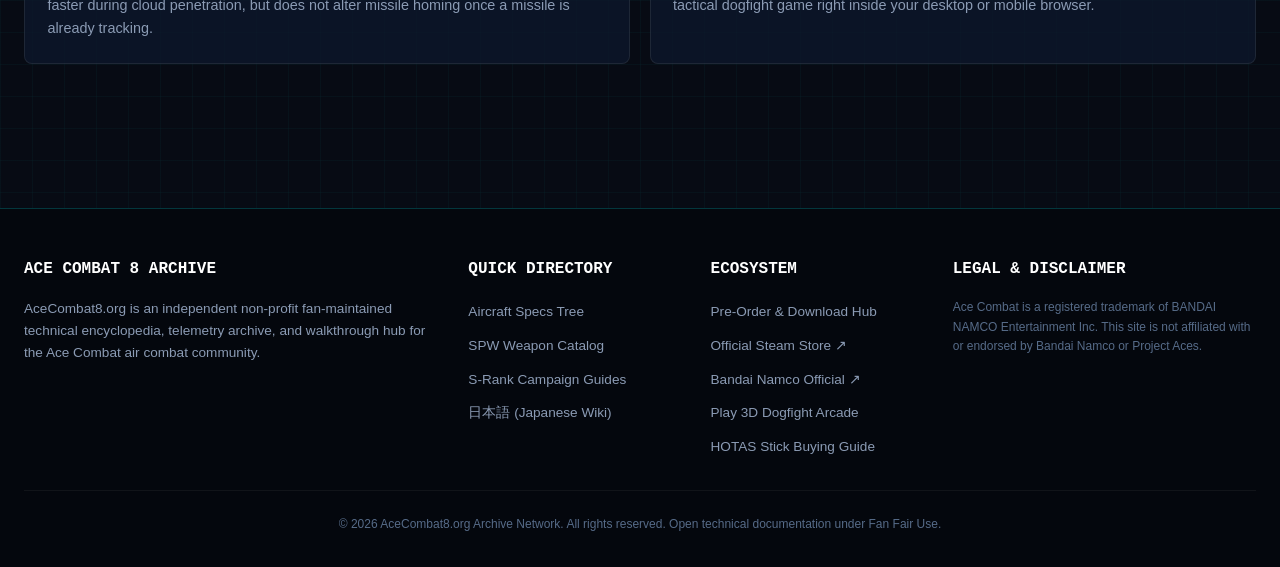
==== commit af61f1d0: "style: eliminate uppercase double-slash tags and leftover emojis across all 10 pages" ====
--- a/index.html
+++ b/index.html
@@ -47,14 +47,14 @@
   <header class="site-header">
     <div class="nav-container">
       <a href="/" class="brand-logo">
-        <span class="logo-badge">IUN-PKF // ARCHIVE</span>
+        <span class="logo-badge">IUN-PKF ARCHIVE</span>
         ACE COMBAT 8 .ORG
       </a>
       <ul class="nav-links">
         <li><a href="/" class="active">Database Home</a></li>
         <li><a href="/aircraft/">Aircraft Tree</a></li>
         <li><a href="/aircraft/tier-list/">Tier List</a></li>
-        <li><a href="/campaign-overview/">⏱️ Campaign Length</a></li>
+        <li><a href="/campaign-overview/">Campaign Length</a></li>
         <li><a href="/characters/">Characters</a></li>
         <li><a href="/missions/">S-Rank Walkthrough</a></li>
         <li><a href="https://playacecombat8.com/download/" target="_blank" rel="noopener" style="color: var(--accent-cyan); font-weight: 700;">Pre-Order Hub ↗</a></li>
@@ -79,7 +79,7 @@
     <!-- Hero Section -->
     <section class="hero-banner">
       <div class="hero-content">
-        <div class="telemetry-tag">TAC-DATA VER 8.4 // USEA RECON COMMAND</div>
+        <div class="telemetry-tag">Aviation Technical Database</div>
         <h1>Ace Combat 8: Wings of Theve <span>Aircraft Database</span></h1>
         <p>
           Welcome to the authoritative flight encyclopedia for Ace Combat 8. Access comprehensive telemetry specs, SPW weapon payloads, aerodynamic performance charts, and verified S-Rank mission strategies.
@@ -215,7 +215,7 @@
           <div class="card-top">
             <div>
               <div class="aircraft-name">F-22A Raptor</div>
-              <div class="aircraft-faction">OADF // Lockheed Martin</div>
+              <div class="aircraft-faction">OADF • Lockheed Martin</div>
             </div>
             <span class="role-badge role-stealth">Stealth Fighter</span>
           </div>
@@ -259,7 +259,7 @@
           <div class="card-top">
             <div>
               <div class="aircraft-name">Su-57 Felon</div>
-              <div class="aircraft-faction">Sukhoi // Erusean Air Force</div>
+              <div class="aircraft-faction">Sukhoi • Erusean Air Force</div>
             </div>
             <span class="role-badge role-stealth">Stealth Fighter</span>
           </div>
@@ -303,7 +303,7 @@
           <div class="card-top">
             <div>
               <div class="aircraft-name">ADF-11F Raven</div>
-              <div class="aircraft-faction">Grunder Industries // Belkan Tech</div>
+              <div class="aircraft-faction">Grunder Industries • Belkan Tech</div>
             </div>
             <span class="role-badge role-prototype">Superplane</span>
           </div>
@@ -347,7 +347,7 @@
           <div class="card-top">
             <div>
               <div class="aircraft-name">X-02S Strike Wyvern</div>
-              <div class="aircraft-faction">EAS Mihaly Custom // Variable Wing</div>
+              <div class="aircraft-faction">EAS Mihaly Custom • Variable Wing</div>
             </div>
             <span class="role-badge role-prototype">Superplane</span>
           </div>
@@ -391,7 +391,7 @@
           <div class="card-top">
             <div>
               <div class="aircraft-name">F-35C Lightning II</div>
-              <div class="aircraft-faction">OADF Carrier Wing // Lockheed</div>
+              <div class="aircraft-faction">OADF Carrier Wing • Lockheed</div>
             </div>
             <span class="role-badge role-multirole">Multi-Role</span>
           </div>
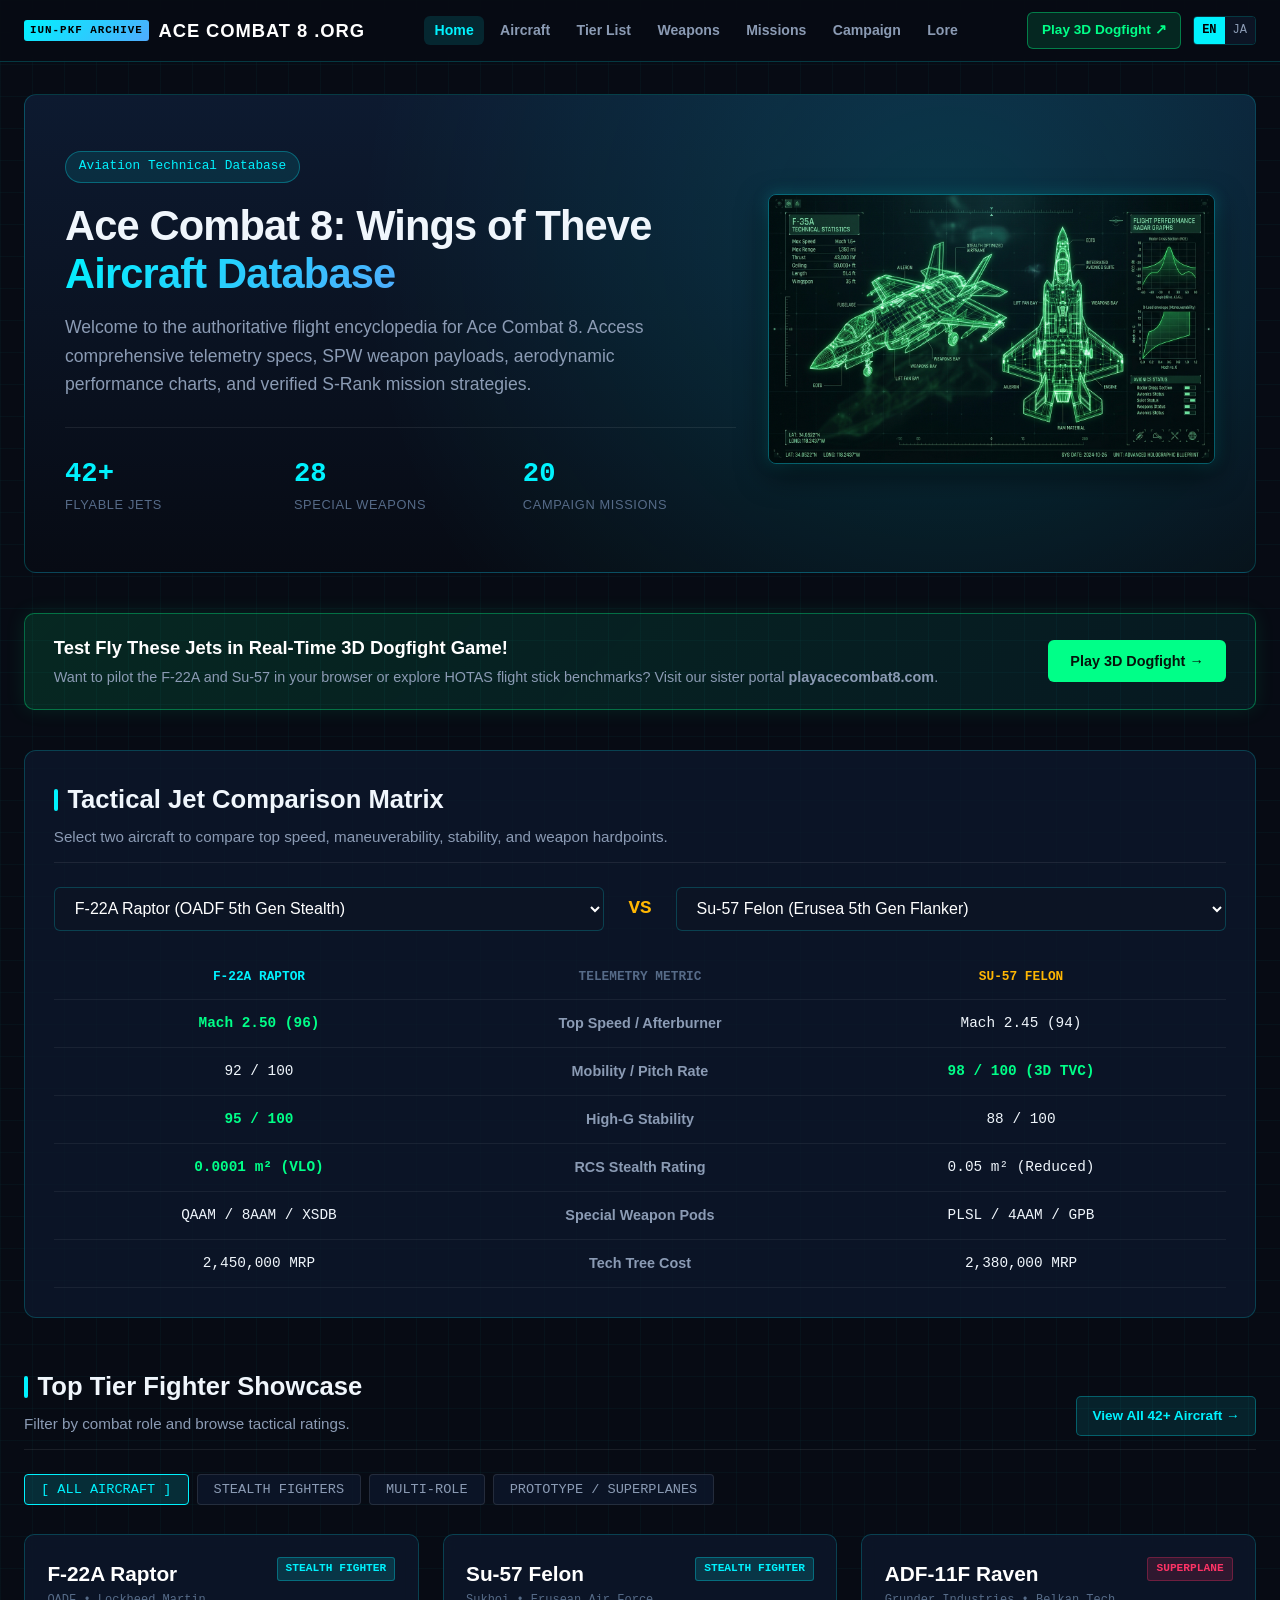
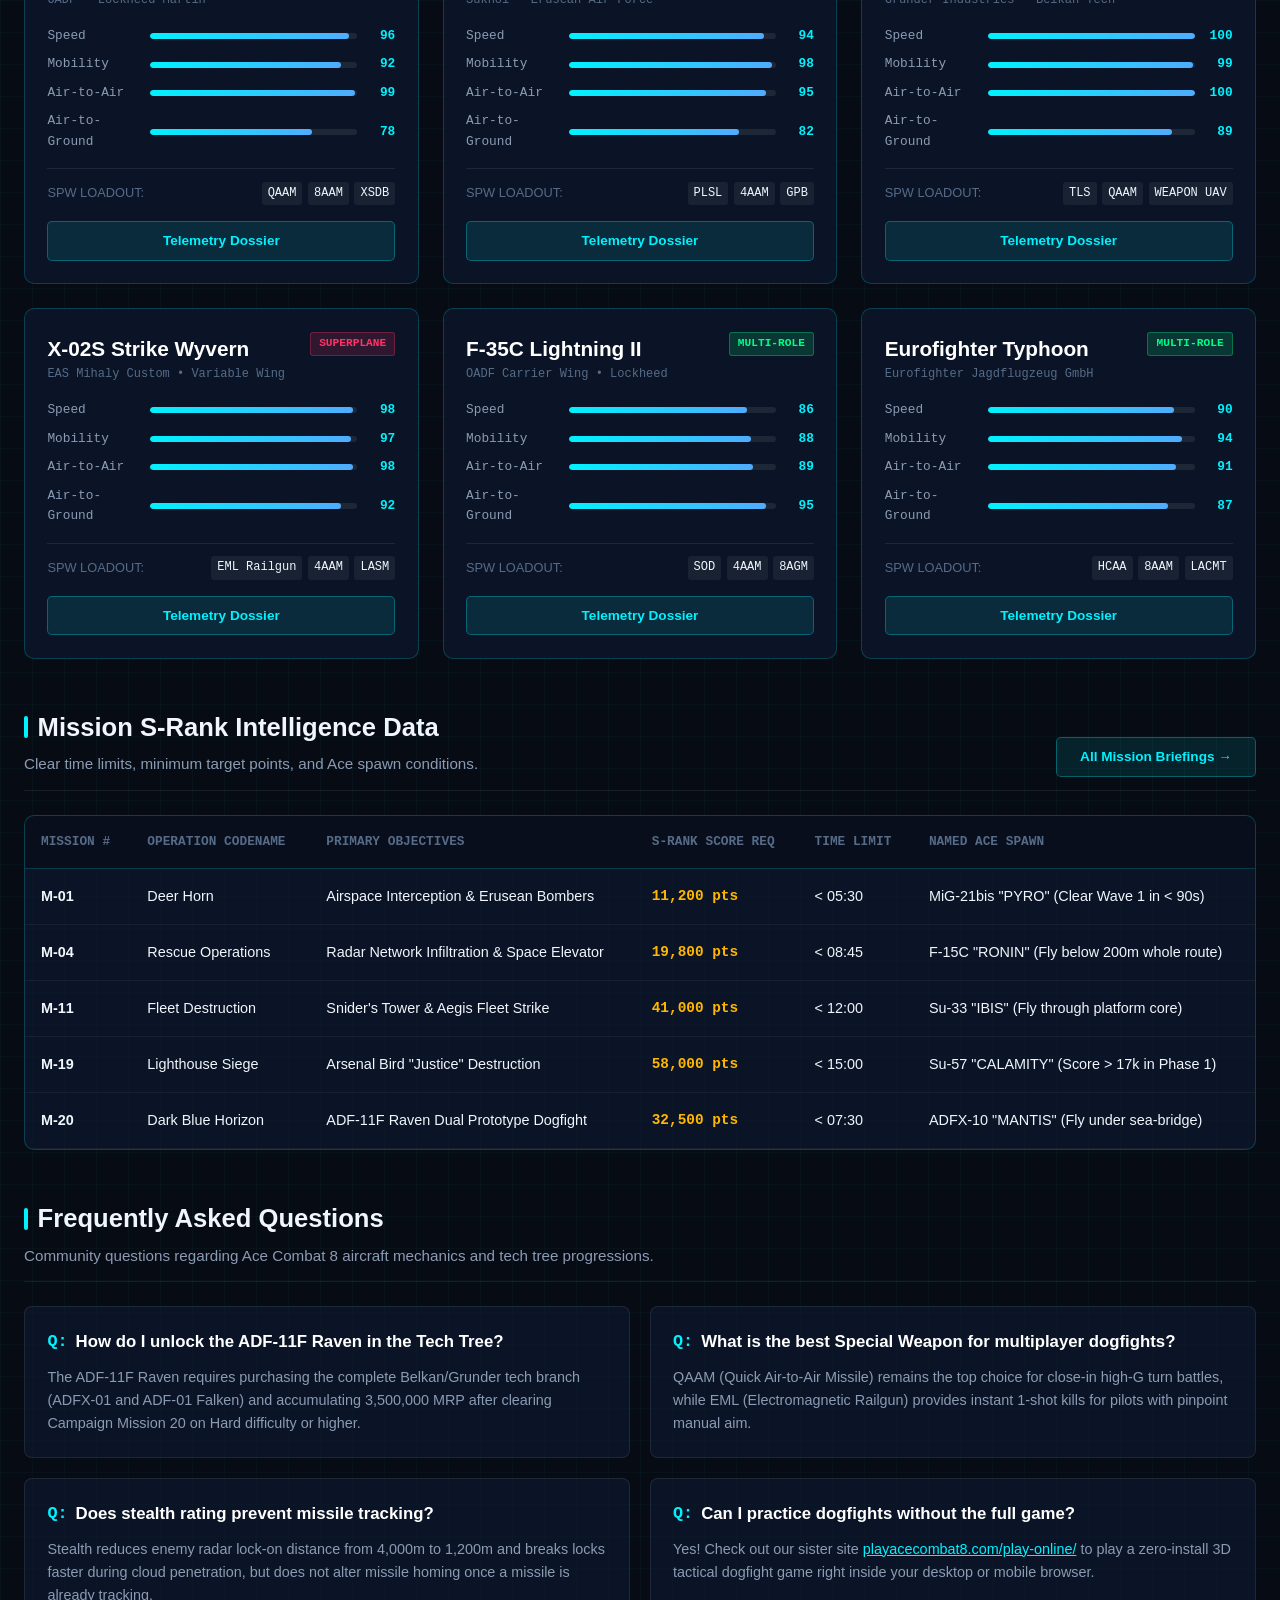
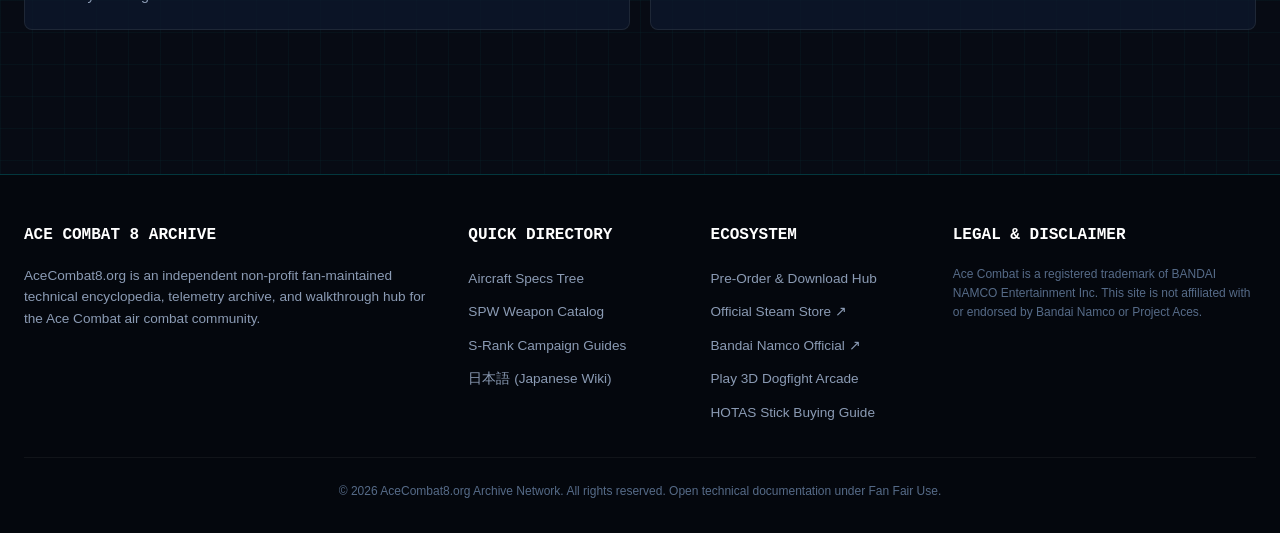
==== commit 96bbcc3d: "fix(nav): streamline header navigation, prevent wrapping and eliminate button clutter" ====
--- a/index.html
+++ b/index.html
@@ -51,20 +51,17 @@
         ACE COMBAT 8 .ORG
       </a>
       <ul class="nav-links">
-        <li><a href="/" class="active">Database Home</a></li>
-        <li><a href="/aircraft/">Aircraft Tree</a></li>
+        <li><a href="/" class="active">Home</a></li>
+        <li><a href="/aircraft/">Aircraft</a></li>
         <li><a href="/aircraft/tier-list/">Tier List</a></li>
-        <li><a href="/campaign-overview/">Campaign Length</a></li>
-        <li><a href="/characters/">Characters</a></li>
-        <li><a href="/missions/">S-Rank Walkthrough</a></li>
-        <li><a href="https://playacecombat8.com/download/" target="_blank" rel="noopener" style="color: var(--accent-cyan); font-weight: 700;">Pre-Order Hub ↗</a></li>
+        <li><a href="/weapons/">Weapons</a></li>
+        <li><a href="/missions/">Missions</a></li>
+        <li><a href="/campaign-overview/">Campaign</a></li>
+        <li><a href="/characters/">Lore</a></li>
       </ul>
       <div class="nav-actions">
-        <a href="https://playacecombat8.com/hangar/" target="_blank" rel="noopener" class="btn-game-sim" style="background: linear-gradient(135deg, #00f2fe, #0099ff); color: #000;">
-          3D Hangar
-        </a>
         <a href="https://playacecombat8.com/play-online/" target="_blank" rel="noopener" class="btn-game-sim">
-          Play 3D Dogfight
+          Play 3D Dogfight ↗
         </a>
         <div class="lang-switch">
           <a href="/" class="active">EN</a>
--- a/style.css
+++ b/style.css
@@ -1,4 +1,4 @@
-﻿:root {
+:root {
   --bg-primary: #070b14;
   --bg-secondary: #0c1424;
   --bg-card: rgba(14, 25, 45, 0.75);
@@ -45,29 +45,32 @@
 }
 
 .nav-container {
-  max-width: 1280px;
+  max-width: 1320px;
   margin: 0 auto;
   display: flex;
   justify-content: space-between;
   align-items: center;
-  padding: 0.9rem 1.5rem;
+  padding: 0.75rem 1.5rem;
+  gap: 1rem;
 }
 
 .brand-logo {
   display: flex;
   align-items: center;
-  gap: 0.75rem;
+  gap: 0.6rem;
   text-decoration: none;
   color: #fff;
   font-weight: 800;
-  font-size: 1.25rem;
+  font-size: 1.15rem;
   letter-spacing: 0.05em;
+  white-space: nowrap;
+  flex-shrink: 0;
 }
 
 .logo-badge {
   background: linear-gradient(135deg, #00f2fe, #4facfe);
   color: #000;
-  font-size: 0.7rem;
+  font-size: 0.68rem;
   font-family: var(--font-mono);
   font-weight: 900;
   padding: 2px 6px;
@@ -78,45 +81,59 @@
 .nav-links {
   display: flex;
   align-items: center;
-  gap: 1.5rem;
+  gap: 0.35rem;
   list-style: none;
+  flex-wrap: nowrap;
 }
 
 .nav-links a {
   color: var(--text-secondary);
   text-decoration: none;
-  font-size: 0.95rem;
+  font-size: 0.88rem;
   font-weight: 600;
-  transition: all 0.2s;
-  padding: 0.4rem 0.6rem;
-  border-radius: 4px;
-}
-
-.nav-links a:hover, .nav-links a.active {
+  transition: all 0.2s ease;
+  padding: 0.4rem 0.65rem;
+  border-radius: 6px;
+  white-space: nowrap;
+}
+
+.nav-links a:hover {
+  color: #fff;
+  background: rgba(255, 255, 255, 0.06);
+}
+
+.nav-links a.active {
   color: var(--accent-cyan);
-  background: rgba(0, 242, 254, 0.1);
+  background: rgba(0, 242, 254, 0.12);
 }
 
 .nav-actions {
   display: flex;
   align-items: center;
-  gap: 1rem;
+  gap: 0.75rem;
+  flex-shrink: 0;
 }
 
 .btn-game-sim {
-  background: linear-gradient(135deg, #00ff88, #00bd68);
-  color: #05140b !important;
+  background: rgba(0, 255, 136, 0.12);
+  border: 1px solid rgba(0, 255, 136, 0.4);
+  color: var(--accent-green) !important;
   font-weight: 700 !important;
-  padding: 0.45rem 1rem !important;
+  font-size: 0.85rem !important;
+  padding: 0.4rem 0.85rem !important;
   border-radius: 6px;
   display: inline-flex;
   align-items: center;
   gap: 0.4rem;
-  box-shadow: 0 0 12px rgba(0, 255, 136, 0.3);
+  text-decoration: none;
+  white-space: nowrap;
+  transition: all 0.2s ease;
 }
 
 .btn-game-sim:hover {
-  filter: brightness(1.1);
+  background: rgba(0, 255, 136, 0.22);
+  border-color: var(--accent-green);
+  box-shadow: 0 0 15px rgba(0, 255, 136, 0.25);
   transform: translateY(-1px);
 }
 
@@ -127,6 +144,7 @@
   overflow: hidden;
   font-size: 0.75rem;
   font-family: var(--font-mono);
+  flex-shrink: 0;
 }
 
 .lang-switch a {
@@ -731,3 +749,20 @@
   }
 }
 
+.page-visual-banner {
+  margin-bottom: 2rem;
+  border-radius: 12px;
+  overflow: hidden;
+  border: 1px solid var(--border-color);
+  box-shadow: 0 12px 35px rgba(0, 0, 0, 0.7);
+}
+
+.page-visual-banner img {
+  width: 100%;
+  height: auto;
+  max-height: 380px;
+  object-fit: cover;
+  display: block;
+}
+
+
